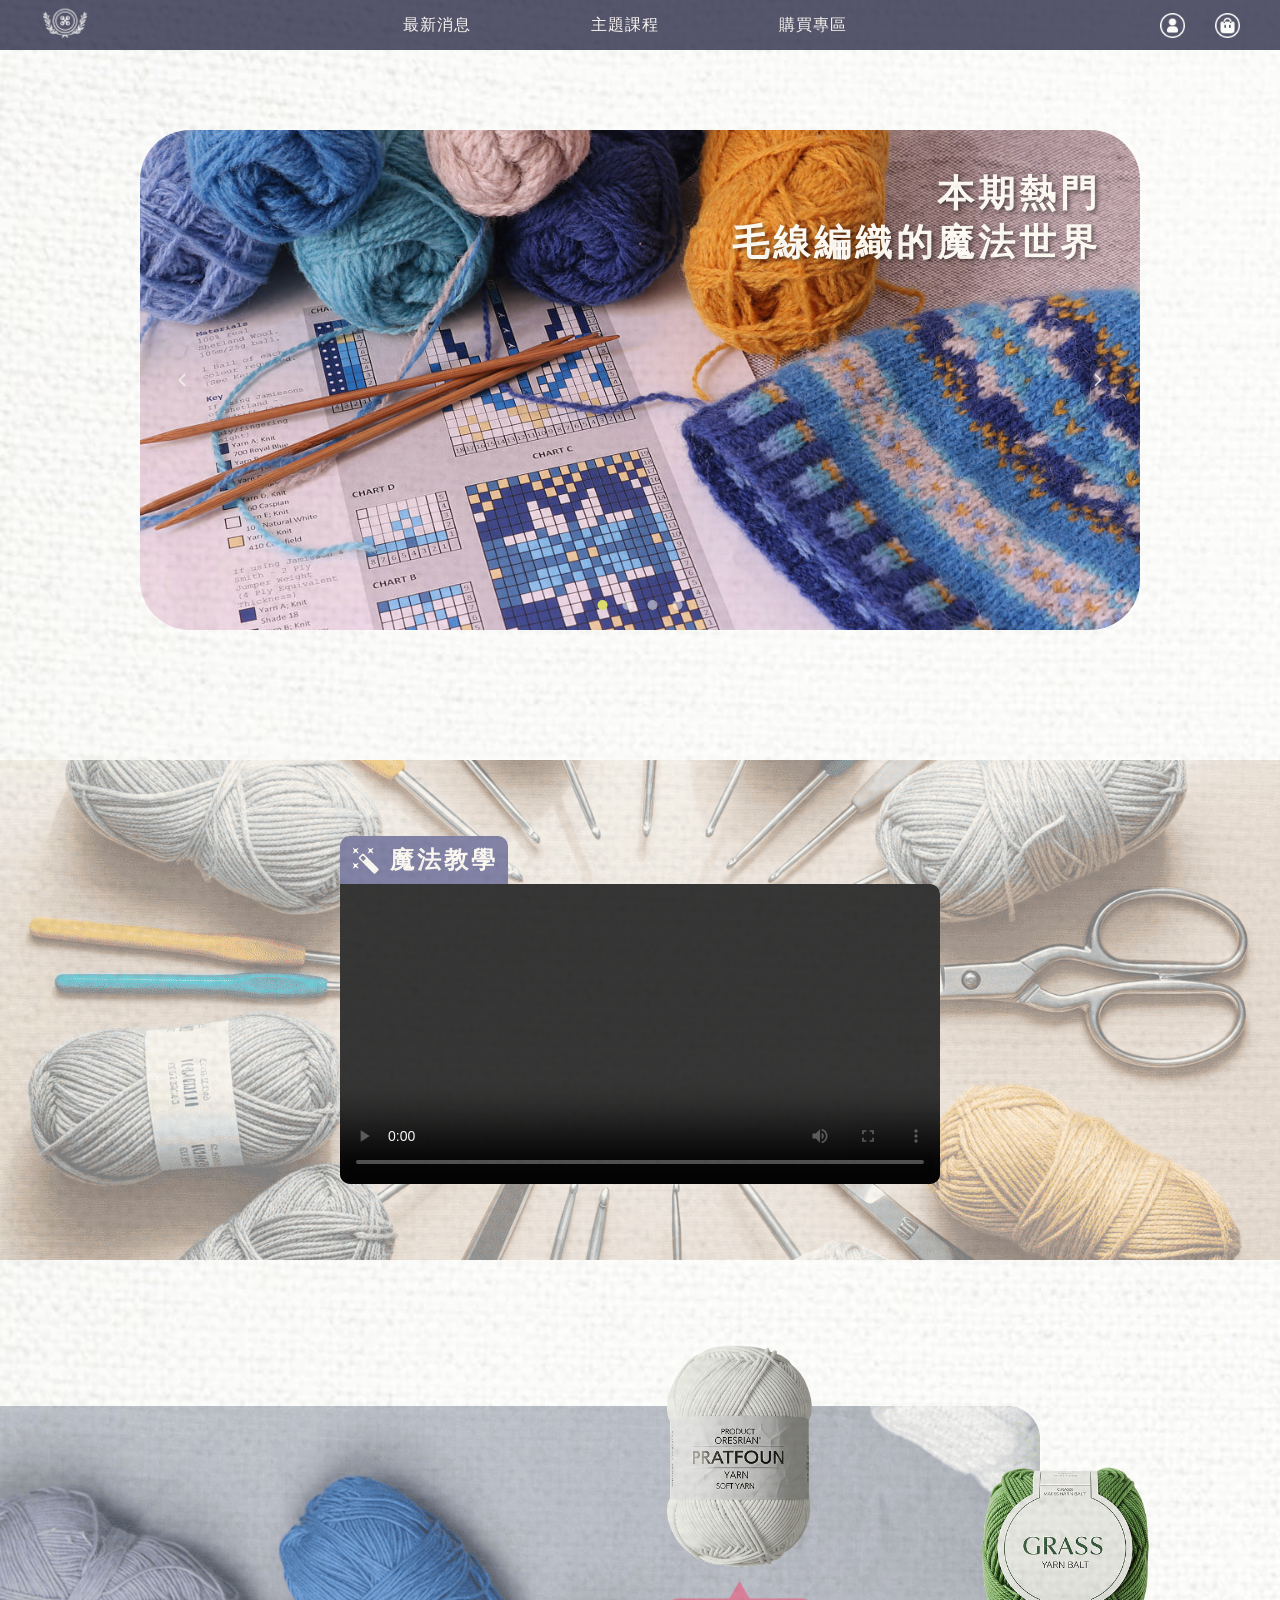
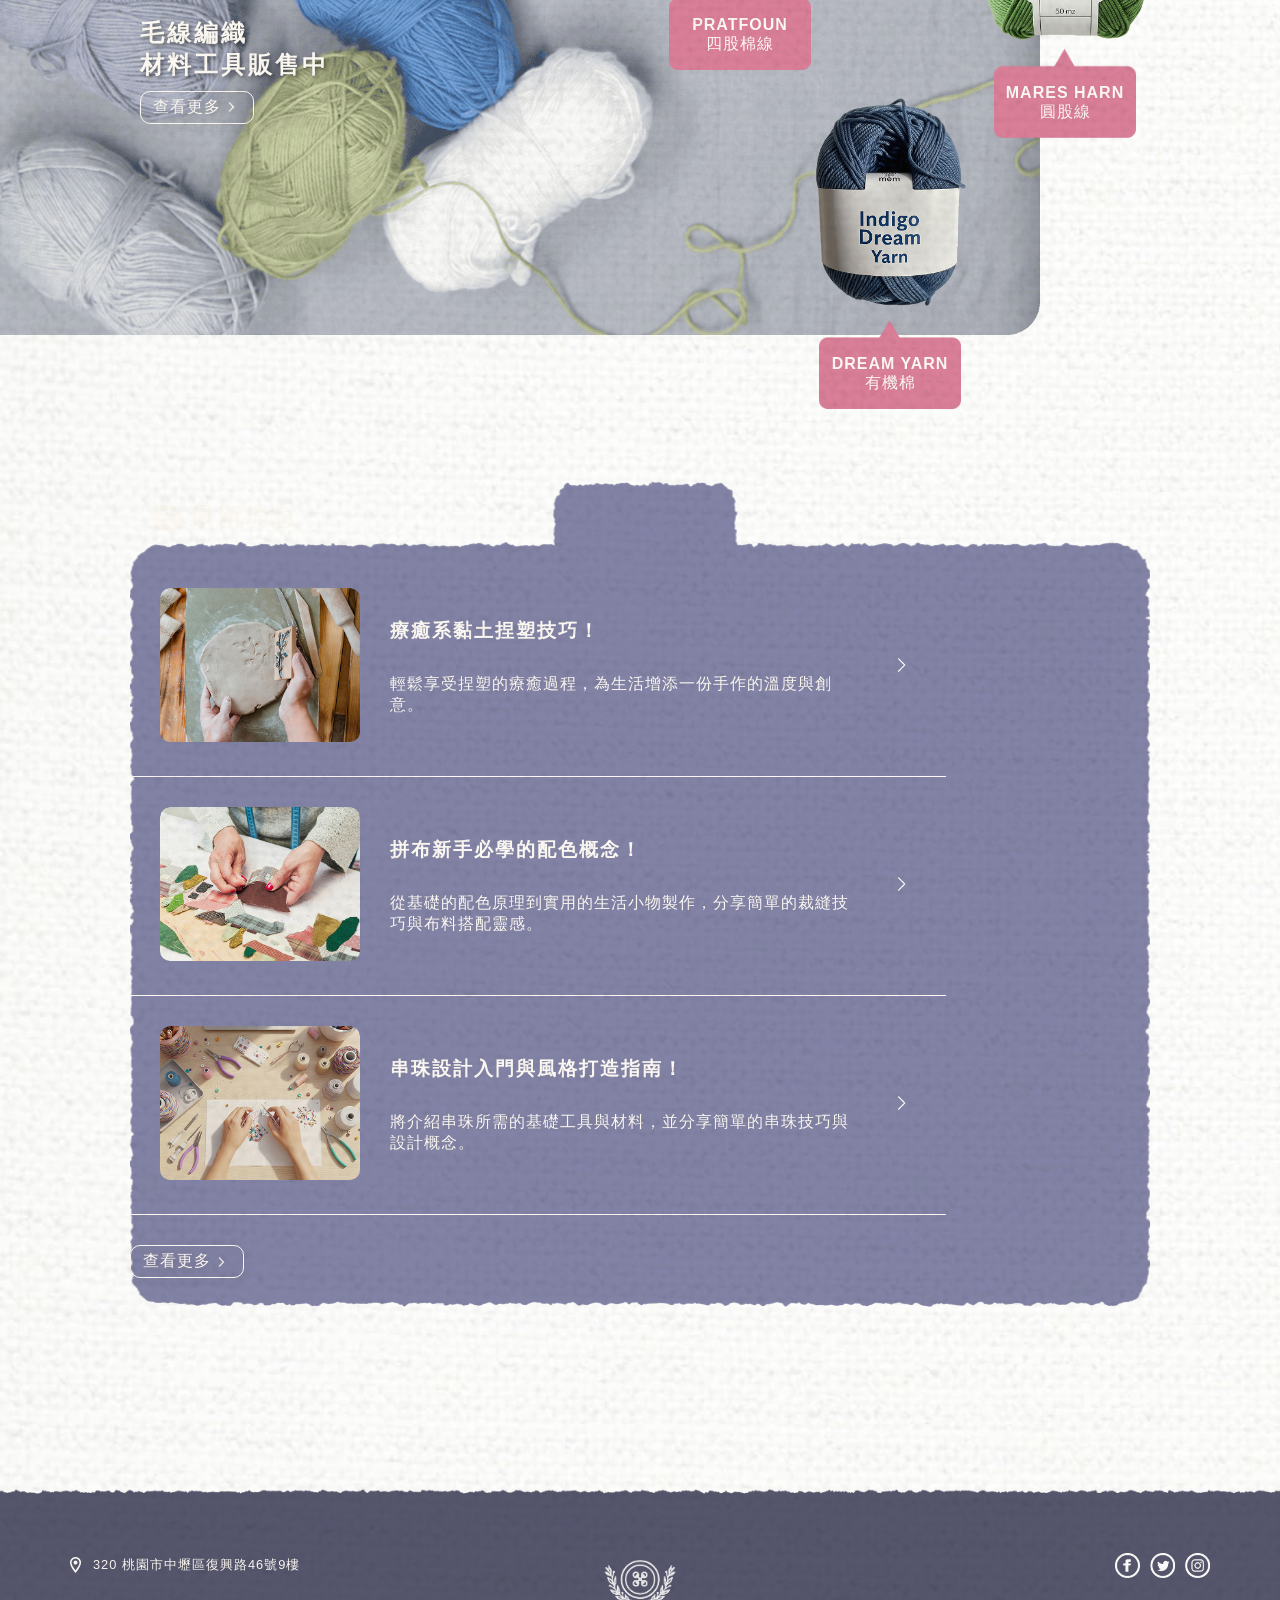
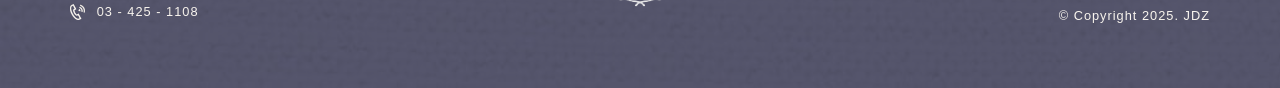
==== index.html @ 9d3982a7 "test1" ====
<!DOCTYPE html>
<html lang="en">
<head>
    <meta charset="UTF-8">
    <meta name="viewport" content="width=device-width, initial-scale=1.0">
    <title>簡單做</title>
    <link rel="shortcut icon" href="favicon.ico" type="image/x-icon">
    <link rel="stylesheet" href="./new.css">
</head>

<body>
    <!-- header -->
    <nav class="navbar">
        <div class="nav-container">
            <a href="./index.html">
                <div class="logo">
                    <img src="./picture/logo.png" alt="">
                </div>
            </a>
            
            <ul class="nav-menu" id="navMenu">
                <li><a href="#" class="nav-link">最新消息</a></li>
                <li><a href="#" class="nav-link">主題課程</a></li>
                <li><a href="#" class="nav-link">購買專區</a></li>
            </ul>
            
            <div class="user-section">
                <a href="">
                    <div class="user-icon">
                        <img src="./icon/user.png" alt="">
                    </div>
                </a>
                <a href="">
                    <div class="user-icon">
                        <img src="./icon/shopping_bag01.png" alt="">
                    </div>
                </a>
            </div>
            
            <div class="hamburger" id="hamburger">
                <span></span>
                <span></span>
                <span></span>
            </div>
        </div>
    </nav>

    <!-- ------回頁頂按鈕------ -->
    <button class="backtotop" id="backToTop">
        <img src="./picture/back_to_top.png" alt="back to top">
    </button>

    <!-- slide -->
    <div class="slide-container">
        <div class="slider">
            <div class="slide-content">
                <h2>本期熱門<br>毛線編織的魔法世界</h2>
                <p>走進毛線編織的魔法世界，新手也能輕鬆上手 !</p>
            </div>
            <div class="slide-active">
                <div class="slide"><img src="./picture/slide01.jpg" alt=""></div>
                <div class="slide"><img src="./picture/slide02.jpg" alt=""></div>
                <div class="slide"><img src="./picture/slide03.jpg" alt=""></div>
                <div class="slide"><img src="./picture/slide04.jpg" alt=""></div>
            </div>
            <!-- 導航箭頭 -->
            <div class="slide-btn">
                <button class="nav-arrow prev" onclick="changeSlide(-1)">
                    <img src="./icon/slide_prev.png" alt="">
                </button>
                <button class="nav-arrow next" onclick="changeSlide(1)">
                    <img src="./icon/slide_next.png" alt="">
                </button>
            </div>

            <!-- 導航點 -->
            <div class="dots-container">
                <span class="dot active" onclick="currentSlide(1)"></span>
                <span class="dot" onclick="currentSlide(2)"></span>
                <span class="dot" onclick="currentSlide(3)"></span>
                <span class="dot" onclick="currentSlide(4)"></span>
            </div>
        </div>
    </div>

    <!-- area1-video -->
        <div class="area1">
            <div class="index-video">
                <div class="titletag1">
                    <img class="title-icon" src="./icon/magic.png" alt="">
                    <h3>魔法教學</h3>
                </div>
                <video controls src="./video/knitting.mp4"></video>
            </div>
        </div>

    <!-- area2 -->
    <div class="area2">
        <div class="area2-container">
            <h3>毛線編織<br>材料工具販售中</h3>
            <a href="">
                <button class="more-btn">
                    <p>查看更多</p>
                    <img class="btn-icon1" src="./icon/arrow_bold.png" alt="">
                </button>
            </a>
            <div class="yarn-group">
                <div class="yarn1">
                        <img class="yarn1p" src="./picture/index_yarn01.png" alt="">
                        <div class="yarntag">
                            <div class="tag-bg"></div>
                            <p>PRATFOUN<br>四股棉線</p>
                        </div>
                    </div>
                    <div class="yarn2">
                        <img class="yarn2p" src="./picture/index_yarn02.png" alt="">
                        <div class="yarntag">
                            <div class="tag-bg"></div>
                            <p>MARES HARN<br>圓股線</p>
                        </div>
                    </div>
                    <div class="yarn3">
                        <img class="yarn3p" src="./picture/index_yarn03.png" alt="">
                        <div class="yarntag">
                            <div class="tag-bg"></div>
                            <p>DREAM YARN<br>有機棉</p>
                        </div>
                    </div>
            </div>
        </div>
    </div>

    <!-- area3 -->
    <div class="area3" id="area3">
        <div class="news-list">
            <div class="titletag1">
                    <img class="title-icon" src="./icon/news.png" alt="">
                    <h3>最新消息</h3>
            </div>
            <div class="news-item">
                <div class="img-wrapper">
                    <img src="./picture/index_news01.jpg" alt="">
                </div>
                <div class="news-text">
                    <h3>療癒系黏土捏塑技巧！</h3>
                    <p>輕鬆享受捏塑的療癒過程，為生活增添一份手作的溫度與創意。</p>
                </div>
                <div class="arrow-button">
                    <img src="./icon/arrow.png" alt="">
                </div>
            </div>
            <div class="news-item">
                <div class="img-wrapper">
                    <img src="./picture/index_news02.jpg" alt="">
                </div>
                <div class="news-text">
                    <h3>拼布新手必學的配色概念！</h3>
                    <p>從基礎的配色原理到實用的生活小物製作，分享簡單的裁縫技巧與布料搭配靈感。</p>
                </div>
                <div class="arrow-button">
                    <img src="./icon/arrow.png" alt="">
                </div>
            </div>
            <div class="news-item">
                <div class="img-wrapper">
                    <img src="./picture/index_news03.jpg" alt="">
                </div>
                <div class="news-text">
                    <h3>串珠設計入門與風格打造指南！</h3>
                    <p>將介紹串珠所需的基礎工具與材料，並分享簡單的串珠技巧與設計概念。</p>
                </div>
                <div class="arrow-button">
                    <img src="./icon/arrow.png" alt="">
                </div>
            </div>
            <a href="">
                <button class="more-btn">
                    <p>查看更多</p>
                    <img class="btn-icon1" src="./icon/arrow_bold.png" alt="">
                </button>
            </a>
        </div>
    </div>

    <!-- footer -->
    <div class="footer-top">
        <footer id="page-footer">
            <div class="footer-container">
                <div class="footer-info">
                    <div class="footer-item">
                        <img src="./icon/location.png" alt="location">
                        <span>320 桃園市中壢區復興路46號9樓</span>
                    </div>
                    <div class="footer-item">
                        <img src="./icon/phone.png" alt="phone">
                        <span>03 - 425 - 1108</span>
                    </div>
                </div>
                
                <div class="footer-logo">
                    <a href="./index.html">
                    <img src="./picture/logo.png" alt="logo">
                    </a>
                </div>
                
                <div class="footer-social">
                    <div class="footer-icon-row">
                        <button class="footer-icons">
                            <a href="#"><img src="./icon/facebook.png" alt="facebook"></a>
                        </button>
                        <button class="footer-icons">
                            <a href="#"><img src="./icon/twitter.png" alt="twitter"></a>
                        </button>
                        <button class="footer-icons">
                            <a href="#"><img src="./icon/instagram.png" alt="instagram"></a>
                        </button>
                    </div>
                    <p>© Copyright 2025. JDZ</p>
                </div>
            </div>
    </footer>
</div>


    <script>
        // 漢堡開關
        const hamburger = document.getElementById('hamburger');
        const navMenu = document.getElementById('navMenu');

        hamburger.addEventListener('click', function() {
            hamburger.classList.toggle('active');
            navMenu.classList.toggle('active');
        });

        // 點分頁關閉
        const navLinks = document.querySelectorAll('.nav-link');
        navLinks.forEach(link => {
            link.addEventListener('click', () => {
                hamburger.classList.remove('active');
                navMenu.classList.remove('active');
            });
        });

        // 點區域關閉
        document.addEventListener('click', function(event) {
            const isClickInsideNav = navMenu.contains(event.target) || hamburger.contains(event.target);
            
            if (!isClickInsideNav && navMenu.classList.contains('active')) {
                hamburger.classList.remove('active');
                navMenu.classList.remove('active');
            }
        });

        // 視窗改變
        window.addEventListener('resize', function() {
            if (window.innerWidth > 768) {
                hamburger.classList.remove('active');
                navMenu.classList.remove('active');
            }
        });

        //backtotop
        const backtotop = document.getElementById("backToTop");
        window.onscroll = function () {
            if (document.body.scrollTop > 100 || document.documentElement.scrollTop > 100) {
            backtotop.style.display = "block";
            } else {
            backtotop.style.display = "none";
            }
        };
        backtotop.onclick = function () {
            window.scrollTo({ top: 0, behavior: 'smooth' });
        };

        //slide
        let currentSlideIndex = 0;
        const slides = document.querySelectorAll('.slide');
        const dots = document.querySelectorAll('.dot');
        const totalSlides = slides.length;
        let autoSlideInterval;
        const slideInterval = 3000; // 5秒切換一次

        // 顯示指定的幻燈片
        function showSlide(index) {
            // 移除所有active類
            slides.forEach(slide => slide.classList.remove('active'));
            dots.forEach(dot => dot.classList.remove('active'));

            // 添加active類到當前幻燈片
            slides[index].classList.add('active');
            dots[index].classList.add('active');
        }

        // 下一張幻燈片
        function nextSlide() {
            currentSlideIndex = (currentSlideIndex + 1) % totalSlides;
            showSlide(currentSlideIndex);
        }

        // 上一張幻燈片
        function prevSlide() {
            currentSlideIndex = (currentSlideIndex - 1 + totalSlides) % totalSlides;
            showSlide(currentSlideIndex);
        }

        // 切換幻燈片（通過箭頭）
        function changeSlide(direction) {
            clearInterval(autoSlideInterval);
            
            if (direction === 1) {
                nextSlide();
            } else {
                prevSlide();
            }
            
            // 重新開始自動播放
            startAutoSlide();
        }

        // 跳轉到指定幻燈片（通過點擊點）
        function currentSlide(index) {
            clearInterval(autoSlideInterval);
            
            currentSlideIndex = index - 1;
            showSlide(currentSlideIndex);
            
            // 重新開始自動播放
            startAutoSlide();
        }

        // 開始自動播放
        function startAutoSlide() {
            autoSlideInterval = setInterval(nextSlide, slideInterval);
        }

        // 停止自動播放
        function stopAutoSlide() {
            clearInterval(autoSlideInterval);
        }

        // 初始化
        document.addEventListener('DOMContentLoaded', function() {
            startAutoSlide();
            
            // 當滑鼠懸停時暫停自動播放
            const sliderContainer = document.querySelector('.slider-container');
            sliderContainer.addEventListener('mouseenter', stopAutoSlide);
            sliderContainer.addEventListener('mouseleave', startAutoSlide);
        });

        // 鍵盤控制
        document.addEventListener('keydown', function(e) {
            if (e.key === 'ArrowLeft') {
                changeSlide(-1);
            } else if (e.key === 'ArrowRight') {
                changeSlide(1);
            }
        });

        // 觸控支援（手機滑動）
        let startX = 0;
        let endX = 0;

        document.querySelector('.slider').addEventListener('touchstart', e => {
            startX = e.changedTouches[0].screenX;
        });

        document.querySelector('.slider').addEventListener('touchend', e => {
            endX = e.changedTouches[0].screenX;
            const threshold = 50; // 最小滑動距離

            if (startX - endX > threshold) {
                changeSlide(1); // 向左滑動，下一張
            } else if (endX - startX > threshold) {
                changeSlide(-1); // 向右滑動，上一張
            }
        });

        // yarntag:hover
        const tags = document.querySelectorAll('.yarntag');

        tags.forEach(tag => {
            // 進
            tag.addEventListener('mouseenter', () => {
            const parent = tag.parentElement; // yarn1 / yarn2 / yarn3
            const img = parent.querySelector('img')
            img.style.transition = 'transform 0.3s ease';
            img.style.transform = 'translateY(-20px)';
            });

            // 出
            tag.addEventListener('mouseleave', () => {
            const parent = tag.parentElement;
            const img = parent.querySelector('img');
            img.style.transform = 'translateY(0)';
            });
        });

    </script>
</body>
</html>
---- new.css ----
* {
            margin: 0;
            padding: 0;
            box-sizing: border-box;
        }

        body {
            font-family: "Noto Sans TC", sans-serif;
            background-color: #FFFBF7;
            background-image: url('./picture/texture_cloth.jpg');
            background-repeat: repeat;
            background-size: cover; 
            mix-blend-mode: multiply;
            opacity: 99%;
        }


/* ------ header ------ */
        .navbar {
            background-image: url(./picture/header.png);
            background-size: 100vw 60px;
            background-repeat: no-repeat;
            object-fit: cover;
            padding: 0 30px;
            position: relative;
        }

        .nav-container {
            max-width: 1200px;
            margin: 0 auto;
            display: flex;
            justify-content: space-between;
            align-items: center;
            /* height: 60px; */
        }

        .logo img{
            display: flex;
            align-items: center;
            width: 50px;
            opacity: 90%;
            filter: brightness(0) invert(1);
            transition: filter 0.3s ease;
        }

        .logo img:hover{
            filter: brightness(0) saturate(100%) invert(91%) sepia(42%) saturate(528%) hue-rotate(1deg) brightness(96%) contrast(90%);
        }

        .nav-menu {
            display: flex;
            list-style: none;
            align-items: center;
            gap: 90px;
        }

        .nav-link {
            color: #FFFBF7;
            text-decoration: none;
            font-size: 16px;
            letter-spacing:  1px;
            font-weight: 500;
            padding: 10px 15px;
            transition: all 0.3s ease;
            position: relative;
        }

        .nav-link::after {
            content: '';
            position: absolute;
            bottom: 6px;
            left: 50%;
            width: 0;
            height: 1.5px;
            background: #E0E26D;
            transition: all 0.3s ease;
            transform: translateX(-50%);
        }

        .nav-link:hover::after {
            width: 70%;
        }

        .user-section {
            display: flex;
            align-items: center;
            gap: 30px;
        }

        .user-icon img{
            width: 25px;
            height: 25px;
            display: flex;
            align-items: center;
            justify-content: center;
            cursor: pointer;
            transition: all 0.3s ease;
            filter: brightness(0) invert(1);
            transition: filter 0.3s ease;
        }

        .user-icon img:hover{
            filter: brightness(0) saturate(100%) invert(91%) sepia(42%) saturate(528%) hue-rotate(1deg) brightness(96%) contrast(90%);
        }


/* ------ hamburger ------ */
        .hamburger {
            display: none;
            flex-direction: column;
            cursor: pointer;
            padding: 5px;
            filter: brightness(0) invert(1);
            transition: filter 0.3s ease;
        }

        .hamburger span {
            width: 25px;
            height: 3px;
            background: #FFFBF7;
            margin: 3px 0;
            transition: all 0.3s ease;
            border-radius: 2px;
        }

        .hamburger:hover{
            filter: brightness(0) saturate(100%) invert(91%) sepia(42%) saturate(528%) hue-rotate(1deg) brightness(96%) contrast(90%);
        }


/* ------ hambueger active ------ */
        .hamburger.active span:nth-child(1) {
            transform: rotate(45deg) translate(6px, 6px);
        }

        .hamburger.active span:nth-child(2) {
            opacity: 0;
        }

        .hamburger.active span:nth-child(3) {
            transform: rotate(-45deg) translate(6px, -6px);
        }


/* ------ backtotop ------ */
        .backtotop{
            position: fixed;
            right: 50px;
            bottom: 50px;
            background: #FFFBF7;
            width: 45px;
            height: 45px;
            border: none;
            border-radius: 50%;
            cursor: pointer;
            transition: opacity 0.3s ease;
            z-index: 10;
            filter: drop-shadow(1px 1px 4px rgba(0, 0, 0, 0.2))
        }

        .backtotop img{
            width: 100%;
            height: 100%;
        }

        .backtotop:hover {
            background: #E0E26D;
            } 


/* ------ footer ------ */
        .footer-top{
            background-image: url(./picture/footer.png);
            background-size: 100vw 200px;
            background-repeat: no-repeat;
            object-fit: cover;
            /* padding: 0 30px; */
            /* position: relative; */
        }

        #page-footer {
            width: 100%;
        }

        .footer-container {
            max-width: 1200px;
            height: 200px;
            margin-top: 180px;
            margin-inline: auto;
            display: flex;
            justify-content: space-between;
            align-items: center;
            padding: 0 30px;
        }

        .footer-info {
            display: flex;
            flex-direction: column;
            gap: 30px;
            flex: 1;
        }

        .footer-item {
            display: flex;
            align-items: center;
            gap: 12px;
        }

        .footer-item img {
            width: auto;
            height: 16px;
        }

        .footer-item span {
            color: #FFFBF7;
            font-size: 0.8rem;
            letter-spacing: 1px;
            align-items: flex-start;
        }

        .footer-logo {
            flex: 1;
            display: flex;
            justify-content: center;
            align-items: center;
        }

        .footer-logo img {
            width: 80px;
            opacity: 90%;
            filter: brightness(0) invert(1);
            transition: filter 0.3s ease;
        }

        .footer-logo img:hover{
            filter: brightness(0) saturate(100%) invert(91%) sepia(42%) saturate(528%) hue-rotate(1deg) brightness(96%) contrast(90%);
        }

        .footer-social {
            flex: 1;
            display: flex;
            flex-direction: column;
            align-items: flex-end;
            gap: 30px;
        }

        .footer-icon-row {
            display: flex;
            gap: 10px;
        }

        .footer-icons {
            background: none;
            border: none;
            display: flex;
            align-items: center;
            justify-content: center;
            cursor: pointer;
        }

        .footer-icons:hover img{
            filter: brightness(0) saturate(100%) invert(91%) sepia(42%) saturate(528%) hue-rotate(1deg) brightness(96%) contrast(90%);
        }

        .footer-icons a {
            display: flex;
            align-items: center;
            justify-content: center;
            width: 100%;
            height: 100%;
        }

        .footer-icons img {
            width: 25px;
            height: 25px;
            filter: brightness(0) invert(1);
            transition: filter 0.3s ease;
        }

        .footer-social p {
            color: #FFFBF7;
            font-size: 0.8rem;
            letter-spacing: 1px;
            margin: 0;
        }


/* ------ index slide ------ */
        .slide-container {
            position: relative;
            max-width: 1000px;
            margin: 80px auto;
            overflow: hidden;
        }

        .slider {
            position: relative;
            width: 100%;
            height: 500px;
            overflow: hidden;
            border-radius: 50px;
        }

        .slide img{
            aspect-ratio: 3/2;
            width: 100%;
            height: auto;
        }

        .slide:first-child{
            opacity: 1;
        }

        .slide.active {
            opacity: 1;
        }

        .slide{
            position: absolute;
            top: 0;
            left: 0;
            width: 100%;
            height: 100%;
            opacity: 0;
            transition: opacity 1s ease-in-out;
            display: flex;
            align-items: center;
            justify-content: center;
        }

        .slide-content {
            position: absolute;
            max-width: 100%;
            padding: 40px;
            color: #FFFBF7;
            transition: none;
            z-index: 9;
        }

        .slide-content h2 {
            position: absolute;
            right: -30vw;
            font-size: 2.3em;
            letter-spacing: 4px;
            text-align: right;
            margin-bottom: 20px;
            text-shadow: 2px 2px 4px rgba(0, 0, 0, 0.5);
            font-weight: bold;
        }

        .slide-content p {
            position: relative;
            top: 60vh;
            left: 0.5vw;
            font-size: 1.2em;
            letter-spacing: 3px;
            line-height: 1.6;
            text-shadow: 2px 2px 4px rgba(0, 0, 0, 0.5);
            background-color: #DC7E9A;
            padding: 5px 20px;
        }

        /* ------ dot ------ */
        .dots-container {
            position: absolute;
            bottom: 20px;
            left: 50%;
            transform: translateX(-50%);
            display: flex;
            gap: 15px;
        }

        .dot {
            width: 10px;
            height: 10px;
            border-radius: 50%;
            background: #FFFBF7;
            opacity: 50%;
            cursor: pointer;
            transition: all 0.3s ease;
        }

        .dot.active {
            background: #E0E26D;
            opacity: 100%;
        }

        .dot:hover {
            background: #FFFBF7;
            opacity: 80%;
        }

        /* ------ arrow ------ */
        .nav-arrow {
            position: absolute;
            top: 50%;
            transform: translateY(-50%);
            width: 45px;
            height: 45px;
            background: transparent;
            border: none;
            border-radius: 50%;
            color: #FFFBF7;
            font-size: 20px;
            cursor: pointer;
            transition: all 0.3s ease;
            display: flex;
            align-items: center;
            justify-content: center;
        }

        .nav-arrow img{
            width: 25px;
        }

        .nav-arrow:hover {
            background: #E0E26D;
            transform: translateY(-50%);
        }

        .prev {
            left: 20px;
        }

        .next {
            right: 20px;
        }


/* ------ area1 ------ */
        .area1{
            display: flex;
            justify-content: center;
            align-items: center;
            height: 500px;
            margin-top: 130px;
            background-image: url(./picture/index_background01.png);
            background-repeat: no-repeat;
            background-size: cover; 
            background-position: center center;
            /* overflow: hidden; */
        }

        .index-video{
            /* background-color: rgba(0, 255, 0, 0.1); */
            display: flex;
            flex-direction: column;
            align-items: flex-start;
            width: fit-content;
            position: relative;
            margin: 0 auto;
            gap: 0;
        }

        .titletag1{
            display: inline-flex;
            align-items: center;
            gap: 10px;
            background-color: #8283A7;
            border-radius: 10px 10px 0 0;
            padding: 8px 10px;
        }

        .title-icon{
            width: 30px;
            height: auto;
        }

        .titletag1 h3{
            color: #FFFBF7;
            font-size: 1.5rem;
            letter-spacing: 3px;
        }

        .area1 video{
            display: block;
            width: 60vw;
            max-width: 600px;
            height: auto;
            border-radius: 0 10px 10px 10px;
        }


/* ------ area2 ------ */
        .area2{
            display: flex;
            justify-content: center;
            align-items: center;
            height: 800px;
            margin-top: 10px;
            background-image: url(./picture/index_background02.png);
            background-repeat: no-repeat;
            background-size: contain; 
            background-position: center center;
            /* overflow: hidden; */
        }

        .area2-container{
            position: relative;
            width: 100%;
            max-width: 1000px;
            margin: 0 auto;
        }

        .area2 h3{
            color: #FFFBF7;
            font-size: 1.5rem;
            letter-spacing: 3px;
            text-shadow: 2px 2px 4px rgba(0, 0, 0, 0.5);
        }

        .more-btn{
            display: inline-flex;
            align-items: center;
            padding: 5px 12px;
            margin-top: 10px;
            border-radius: 10px;
            background-color: transparent;
            border: 1.5px solid #FFFBF7;
            cursor: pointer;
            position: relative;
            filter: drop-shadow(2px 2px 4px rgba(0, 0, 0, 0.2));
            transition: background-color 0.3s ease;
        }

        .btn-icon1{
            width: 20px;
            height: auto;
            transition: filter 0.3s ease;
            transition: transform 0.3s ease;
        }

        .more-btn p{
            color: #FFFBF7;
            font-size: 1rem;
            letter-spacing: 1px;
            font-weight: 500;
        }

        .more-btn:hover{
            background-color: #E0E26D;
            border: 1.5px solid #E0E26D;
        }

        .more-btn:hover .btn-icon1{
            filter: brightness(0) saturate(100%) invert(33%) sepia(8%) saturate(1241%) hue-rotate(201deg) brightness(93%) contrast(87%);
            transform: translateX(5px);
        }

        .more-btn:hover p{
            color: #54546C;
        }

        .yarn-group {
            /* background-color: rgba(0, 255, 0, 0.1); */
            position:absolute;
            top: 50%;
            right: 0;
            transform: translateY(-50%);
            display: flex;
            flex-direction: column;
        }

        .yarn1, .yarn2, .yarn3 {
            display: flex;
            flex-direction: column;
            align-items: center;
            justify-content: center;
        }

        .yarn1{
            position: relative;
            right: 110%;
            transform: translateY(50%);
        }

        .yarn2{
            position: relative;
            right: -20%;
            transform: translateY(-30%);
        }

        .yarn3{
            position: relative;
            right: 50%;
            transform: translateY(-50%);
        }

        .yarntag{
            position: relative;
            width: 160px;
            height: auto;
            padding: 15px;
            cursor: pointer;
            z-index: 1;
        }

        .tag-bg{
            position: absolute;
            top: 0;
            left: 0;
            right: 0;
            bottom: 0;
            background-image: url(./picture/tag.png);
            background-repeat: no-repeat;
            background-size: contain;
            background-position: center center;
            transition: transform 0.3s ease;
            transition: filter 0.3s ease;
            z-index: -1;
        }

        .yarntag p{
            font-size: 1rem;
            font-weight: 550;
            letter-spacing: 1px;
            color: #FFFBF7;
            text-align: center;
            padding-top: 20px;
            transition: transform 0.3s ease;
            z-index: 1;
        }

        .yarntag:hover .tag-bg{
            filter: brightness(0) saturate(100%) invert(91%) sepia(42%) saturate(528%) hue-rotate(1deg) brightness(96%) contrast(90%);
        }

        .yarntag:hover p{
            color: #54546C;
        }

        .yarn1p, .yarn2p, .yarn3p{
            width: 250px;
            height: auto;
            transition: transform 0.3s ease;
        }


/* ------ area3 ------ */
        .area3{
            /* background-color: rgba(0, 255, 0, 0.1); */
            display: flex;
            flex-direction: column;
            justify-content: center;
            align-items: center;
            margin-top: 10px;
        }

        .news-list{
            /* background-color: rgba(0, 255, 0, 0.1); */
            background-image: url(./picture/index_background03.png);
            background-repeat: no-repeat;
            background-size: cover; 
            background-position: center;
            padding-top: 30px;
            position: relative;
            width: 100%;
            max-width: 1020px;
            overflow: visible;
            justify-items: center;
            align-items: center;
        }

        .news-item{
            gap: 30px;
            width: 80%;
            border-bottom: 1px solid #FFFBF7;
            padding-block: 30px;
            padding-inline: 30px;
            cursor: pointer;
            display: flex;
            flex-direction: row;
            align-items: center;
        }

        .news-item:hover img{
            transform: scale(1.1);
            filter: brightness(1.1);
        }

        .news-item:hover .news-text h3,
        .news-item:hover .news-text p{
            color: #E0E26D;
        }

        .news-item:hover .arrow-button img{
            filter: brightness(0) saturate(100%) invert(91%) sepia(42%) saturate(528%) hue-rotate(1deg) brightness(96%) contrast(90%);
            transform: translateX(10px);
        }

        .news-list .titletag1{
            background: none;
            padding-left: 25px;
            transform: translateY(-35%);
        }

        .news-list .title-icon{
            width: 25px;
        }

        .img-wrapper {
            width: 200px;
            height: auto;
            border-radius: 10px;
            overflow: hidden; /* 關鍵：裁切內部放大內容 */
            flex-shrink: 0;   /* 防止圖片在 flex 中被壓縮 */
        }

        .news-item img{
            width: 200px;
            height: auto;
            object-fit: cover;
            border-radius: 10px;
            transition: transform 0.3s ease, filter 0.3s ease;
        }

        .news-text h3{
            margin: 0;
            font-size: 1.2rem;
            font-weight: bold;
            letter-spacing: 2px;
            color: #FFFBF7;
            transition: transform 0.3s ease;
        }

        .news-text p{
            padding-top: 30px;
            font-size: 1rem;
            letter-spacing: 1px;
            color: #FFFBF7;
            transition: transform 0.3s ease;
        }

        .arrow-button img{
            width: 30px;
            filter: brightness(0) invert(1);
            transition: filter 0.3s ease;
            transition: transform 0.3s ease;
        }

        .news-list .more-btn{
            margin-block: 30px;
        }






/* ------ responsive ------ */
        /* 手機 */
        @media screen and (max-width: 480px){
            /* Header 調整 */
    .navbar {
        background-size: 100vw 50px; /* 降低header高度 */
        padding: 0 15px; /* 減少左右padding */
    }

    .nav-container {
        height: 50px; /* 固定較小的高度 */
        padding: 0 5px;
    }

    /* Logo 調整 */
    .logo img {
        width: 35px; /* 縮小logo */
    }

    /* 漢堡選單顯示 */
    .hamburger {
        display: flex;
        z-index: 12;
    }

    .hamburger span {
        width: 20px; /* 縮小漢堡線條 */
        height: 2px;
        margin: 2px 0;
    }

    /* 隱藏桌面版導航選單 */
    .nav-menu {
        position: fixed;
        top: 50px; /* 配合較小的header高度 */
        right: -100%;
        width: 100%;
        height: calc(100vh - 50px);
        background: rgba(84, 84, 108, 0.95); /* 加入透明度 */
        backdrop-filter: blur(10px); /* 背景模糊效果 */
        flex-direction: column;
        justify-content: flex-start;
        align-items: center;
        padding-top: 60px;
        transition: right 0.3s ease;
        gap: 20px; /* 縮小間距 */
        z-index: 11;
        overflow-y: auto; /* 防止內容溢出 */
    }

    .nav-menu.active {
        right: 0;
    }

    /* 導航連結調整 */
    .nav-link {
        font-size: 16px;
        padding: 12px 25px;
        width: 70%;
        text-align: center;
        margin: 8px 0;
        border-radius: 8px;
        background: rgba(255, 251, 247, 0.1);
        border: 1px solid rgba(255, 251, 247, 0.2);
    }

    .nav-link:hover {
        background: rgba(224, 226, 109, 0.2);
        transform: none;
    }

    .nav-link::after {
        display: none; /* 移除底線效果 */
    }

    /* 用戶區域調整 */
    .user-section {
        position: fixed;
        top: 200px; /* 調整位置 */
        left: 50%;
        transform: translateX(-50%);
        opacity: 0;
        transition: all 0.3s ease;
        z-index: 12;
        gap: 20px;
    }

    .nav-menu.active ~ .user-section {
        opacity: 1;
    }

    .user-icon img {
        width: 22px;
        height: 22px;
    }

    /* 回到頂部按鈕調整 */
    .backtotop {
        right: 15px;
        bottom: 15px;
        width: 40px;
        height: 40px;
    }

    /* Footer 調整 */
    .footer-top {
        background-size: 100vw 150px; /* 縮小footer背景 */
    }

    .footer-container {
        height: 150px;
        margin-top: 100px;
        flex-direction: column;
        gap: 15px;
        text-align: center;
        padding: 0 15px;
    }

    .footer-info, 
    .footer-social {
        flex: none;
        align-items: center;
    }

    .footer-info {
        gap: 15px;
    }

    .footer-item {
        justify-content: center;
        gap: 8px;
    }

    .footer-item img {
        height: 14px;
    }

    .footer-item span {
        font-size: 0.7rem;
    }

    .footer-logo img {
        width: 60px;
    }

    .footer-social {
        gap: 15px;
    }

    .footer-social p {
        font-size: 0.7rem;
    }

    .footer-icons img {
        width: 20px;
        height: 20px;
    }

    /* 幻燈片調整 */
    .slide-container {
        margin: 60px auto 40px;
        max-width: 95%;
    }

    .slider {
        height: 250px;
        border-radius: 25px;
    }

    .slide-content h2 {
        right: -8vw;
        font-size: 1rem;
        letter-spacing: 1px;
        line-height: 1.3;
    }

    .slide-content p {
        top: 28vh;
        left: 2vw;
        padding: 3px 10px;
        font-size: 0.7rem;
        letter-spacing: 0.5px;
    }

    .nav-arrow {
        width: 35px;
        height: 35px;
        font-size: 16px;
    }

    .nav-arrow img {
        width: 18px;
    }

    .prev {
        left: 10px;
    }

    .next {
        right: 10px;
    }

    .dots-container {
        bottom: 10px;
        gap: 8px;
    }

    .dot {
        width: 6px;
        height: 6px;
    }

    /* Area1 視頻區域調整 */
    .area1 {
        height: 250px;
        margin-top: 60px;
    }

    .titletag1 {
        padding: 6px 8px;
        border-radius: 8px 8px 0 0;
    }

    .title-icon {
        width: 20px;
    }

    .titletag1 h3 {
        font-size: 1rem;
        letter-spacing: 2px;
    }

    .area1 video {
        width: 90vw;
        max-width: 350px;
        border-radius: 0 8px 8px 8px;
    }

    /* Area2 毛線區域調整 */
    .area2 {
        height: auto;
        min-height: 500px;
        padding: 40px 20px;
    }

    .area2 h3 {
        font-size: 1.2rem;
        letter-spacing: 2px;
        text-align: center;
        margin-bottom: 20px;
    }

    .more-btn {
        margin: 20px auto;
        display: flex;
        justify-content: center;
    }

    .yarn-group {
        position: static;
        transform: none;
        flex-direction: column;
        align-items: center;
        gap: 30px;
        margin-top: 30px;
    }

    .yarn1, .yarn2, .yarn3 {
        position: static;
        transform: none;
        align-items: center;
    }

    .yarn1p, .yarn2p, .yarn3p {
        width: 180px;
    }

    .yarntag {
        width: 120px;
        padding: 10px;
    }

    .yarntag p {
        font-size: 0.8rem;
        padding-top: 15px;
    }

    /* Area3 新聞區域調整 */
    .news-list {
        padding: 20px 15px;
        background-size: contain;
    }

    .news-list .titletag1 {
        padding-left: 15px;
        margin-bottom: 20px;
    }

    .news-item {
        flex-direction: column;
        align-items: flex-start;
        gap: 15px;
        padding: 20px 15px;
        width: 95%;
    }

    .img-wrapper {
        width: 100%;
        max-width: 300px;
        align-self: center;
    }

    .news-item img {
        width: 100%;
    }

    .news-text h3 {
        font-size: 1rem;
        letter-spacing: 1px;
    }

    .news-text p {
        padding-top: 10px;
        font-size: 0.9rem;
        line-height: 1.5;
    }

    .arrow-button {
        align-self: flex-end;
    }

    .arrow-button img {
        width: 25px;
    }
        }

        @media screen and (max-width: 768px) and (min-width: 481px) {
            .hamburger {
                display: flex;
            }

            .nav-menu {
                position: fixed;
                top: 40px;
                right: -100%;
                width: 100%;
                height: calc(100vh - 40px);
                background: #54546C;
                opacity: 100%;
                flex-direction: column;
                justify-content: flex-start;
                align-items: center;
                padding-top: 100px;
                transition: right 0.3s ease;
                gap: 30px;
                z-index: 10;
            }

            .nav-menu.active {
                right: 0;
            }

            .nav-link {
                top: 50px;
                font-size: 18px;
                padding: 15px 30px;
                width: 80%;
                text-align: center;
                margin: 10px 0;
            }

            .nav-link:hover {
                transform: none;
            }

            .user-section {
                position: fixed;
                top: 120px;
                right: 42%;
                transform: translateX(100px);
                opacity: 0;
                transition: all 0.3s ease;
                z-index: 11;
            }

            .nav-menu.active ~ .user-section {
                transform: translateX(0);
                opacity: 1;
            }

            .backtotop{
                right: 20px;
            }

            .footer-container {
                flex-direction: column;
                gap: 20px;
                text-align: center;
            }
            
            .footer-info, .footer-social {
                align-items: center;
            }
            
            .footer-social {
                align-items: center;
            }
            
            .footer-item {
                justify-content: center;
            }

            .slider{
                height: 300px;
            }


            .slide-content h2 {
                position: absolute;
                right: -14vw;
                font-size: 1.2em;
                letter-spacing: 2px;
            }

            .slide-content p {
                position: relative;
                top: 33vh;
                left: -1vw;
                padding: 2px 15px;
                font-size: 0.8em;
                letter-spacing: 1px;
            }

            .dot{
                width: 5px;
                height: 5px;
            }

            .area1{
                height: 300px;
                margin-top: 80px;
            }

            .area1 video{
                width: 500px;
                height: auto;
                position: relative;
                left: 50%;
                transform: translate(-50%, 7%);
            }

            .yarn-group {
                position: static;
                transform: none;
                flex-direction: row;
                justify-content: center;
                align-items: flex-end;
                margin-top: 20px;
                gap: 16px;
                max-width: 500px;
                /* overflow-x: auto; */
                /* white-space: nowrap; */
            }

            .yarn-item img {
                width: 80px;
                height: auto;
            }

            .yarntag {
                margin-top: auto;
                font-size: 0.7rem;
            }
        }

        /* 平板 */
        @media screen and (max-width: 1024px) and (min-width: 769px) {
            .nav-container {
                padding: 0 15px;
            }

            .nav-menu {
                gap: 60px;
            }

            .nav-link {
                font-size: 15px;
                padding: 8px 12px;
            }

            .backtotop{
                right: 20px;
            }

            .slider{
                height: 400px;
            }

            .slide-content h2 {
                position: absolute;
                right: -30vw;
                font-size: 2em;
                letter-spacing: 3px;
            }

            .slide-content p {
                position: relative;
                top: 12vh;
                left: 1vw;
                padding: 2px 15px;
                font-size: 1.2em;
                letter-spacing: 2px;
            }

        }

        @media screen and (max-width: 1200px) and (min-width: 1025px){
        }

        @media screen and (max-width: 1440px) and (min-width: 1201px){
        }
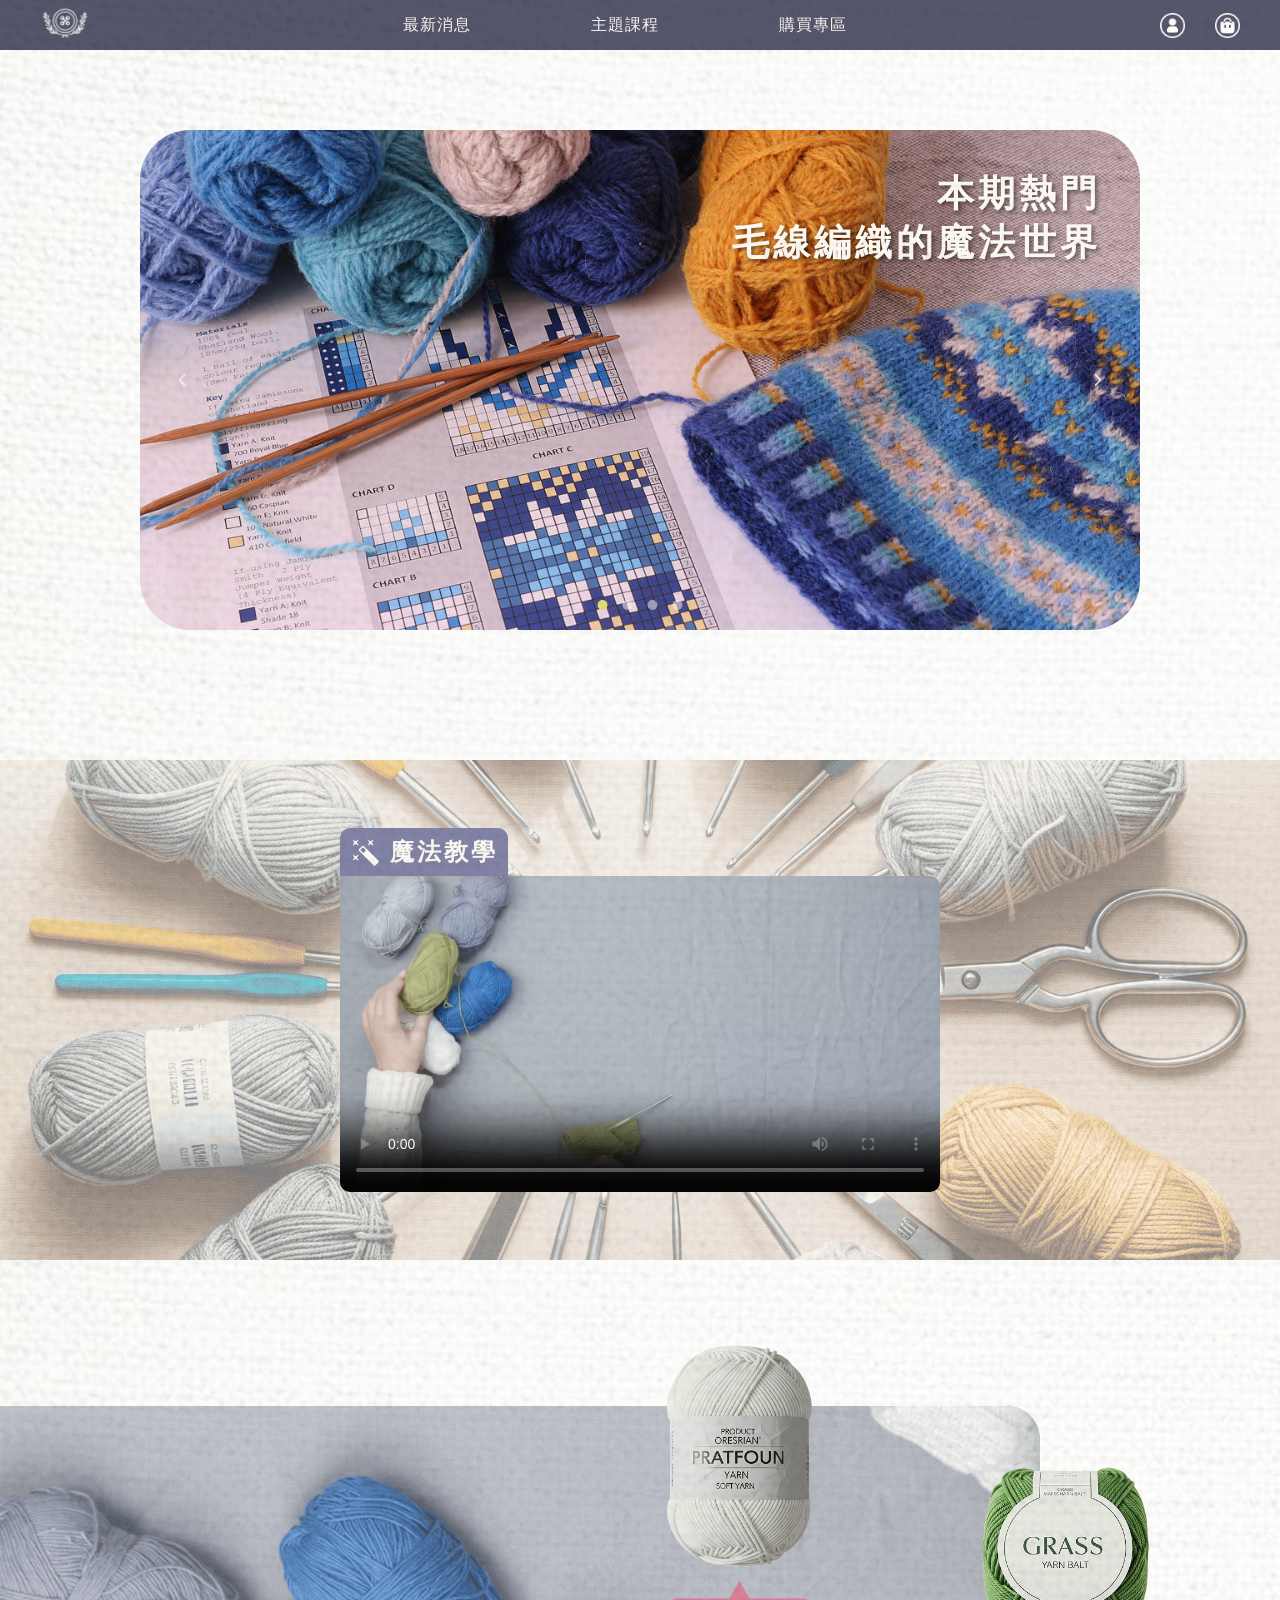
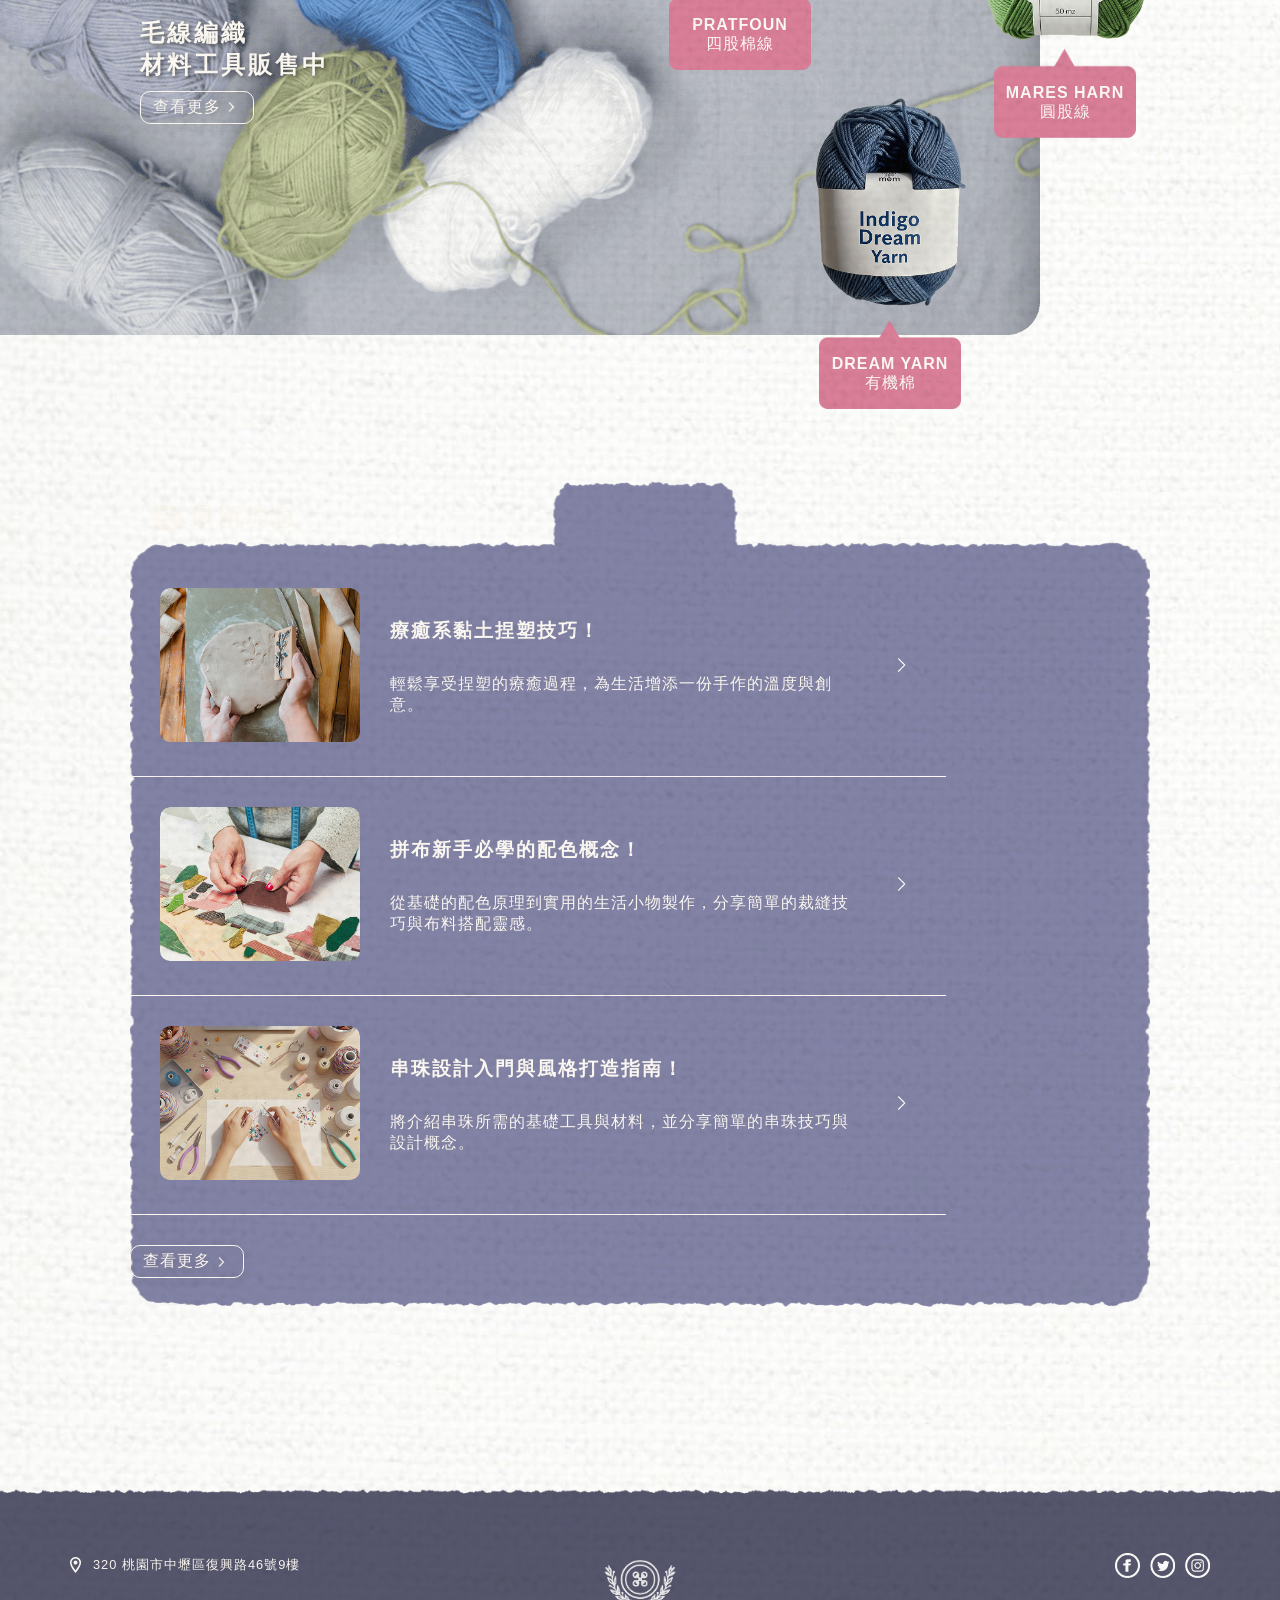
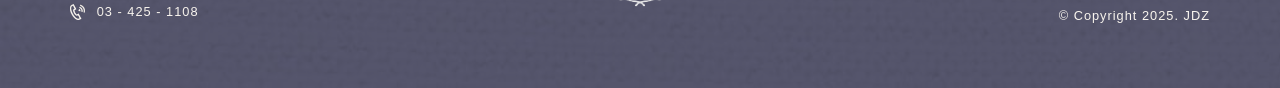
==== commit d0c98422: "video cover" ====
--- a/index.html
+++ b/index.html
@@ -90,7 +90,7 @@
                     <img class="title-icon" src="./icon/magic.png" alt="">
                     <h3>魔法教學</h3>
                 </div>
-                <video controls src="./video/knitting.mp4"></video>
+                <video controls src="./video/knitting.mp4" poster="./video/knitting_cover.jpg" playsinline webkit-playsinline></video>
             </div>
         </div>
 
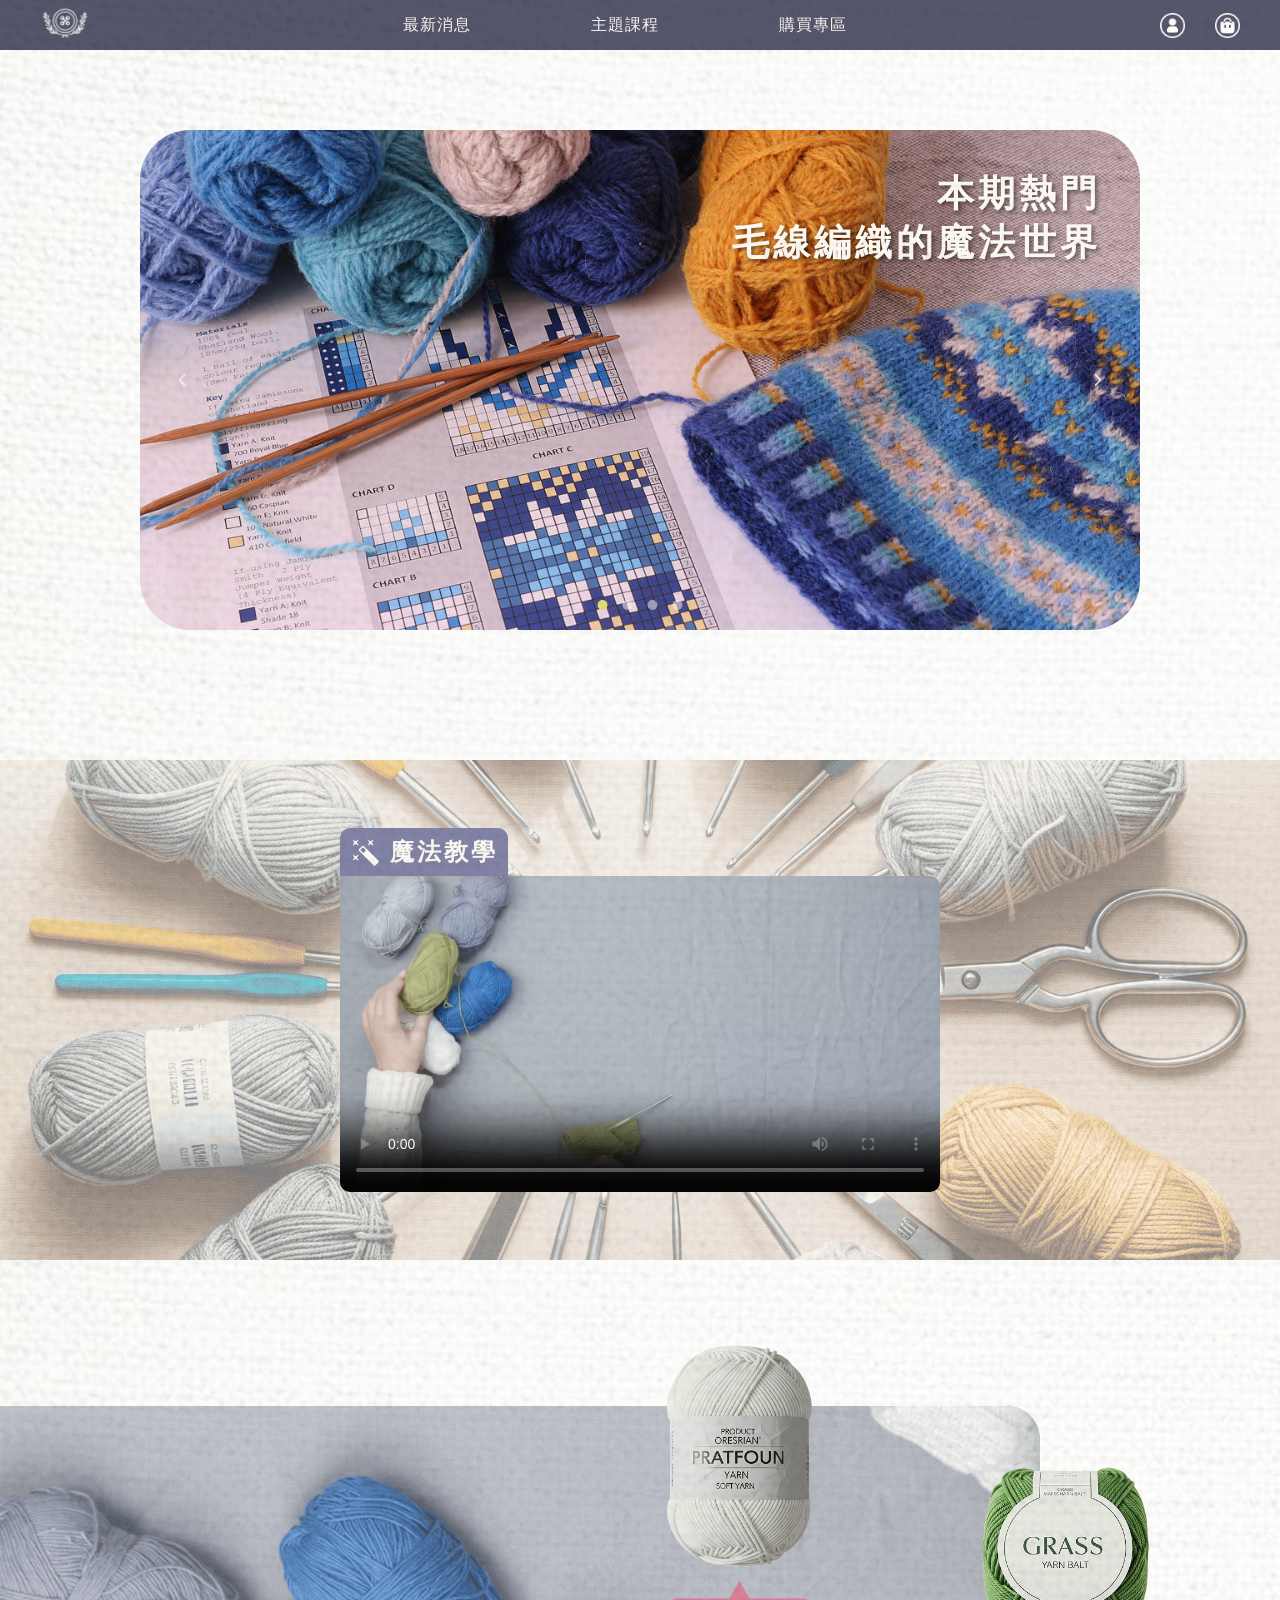
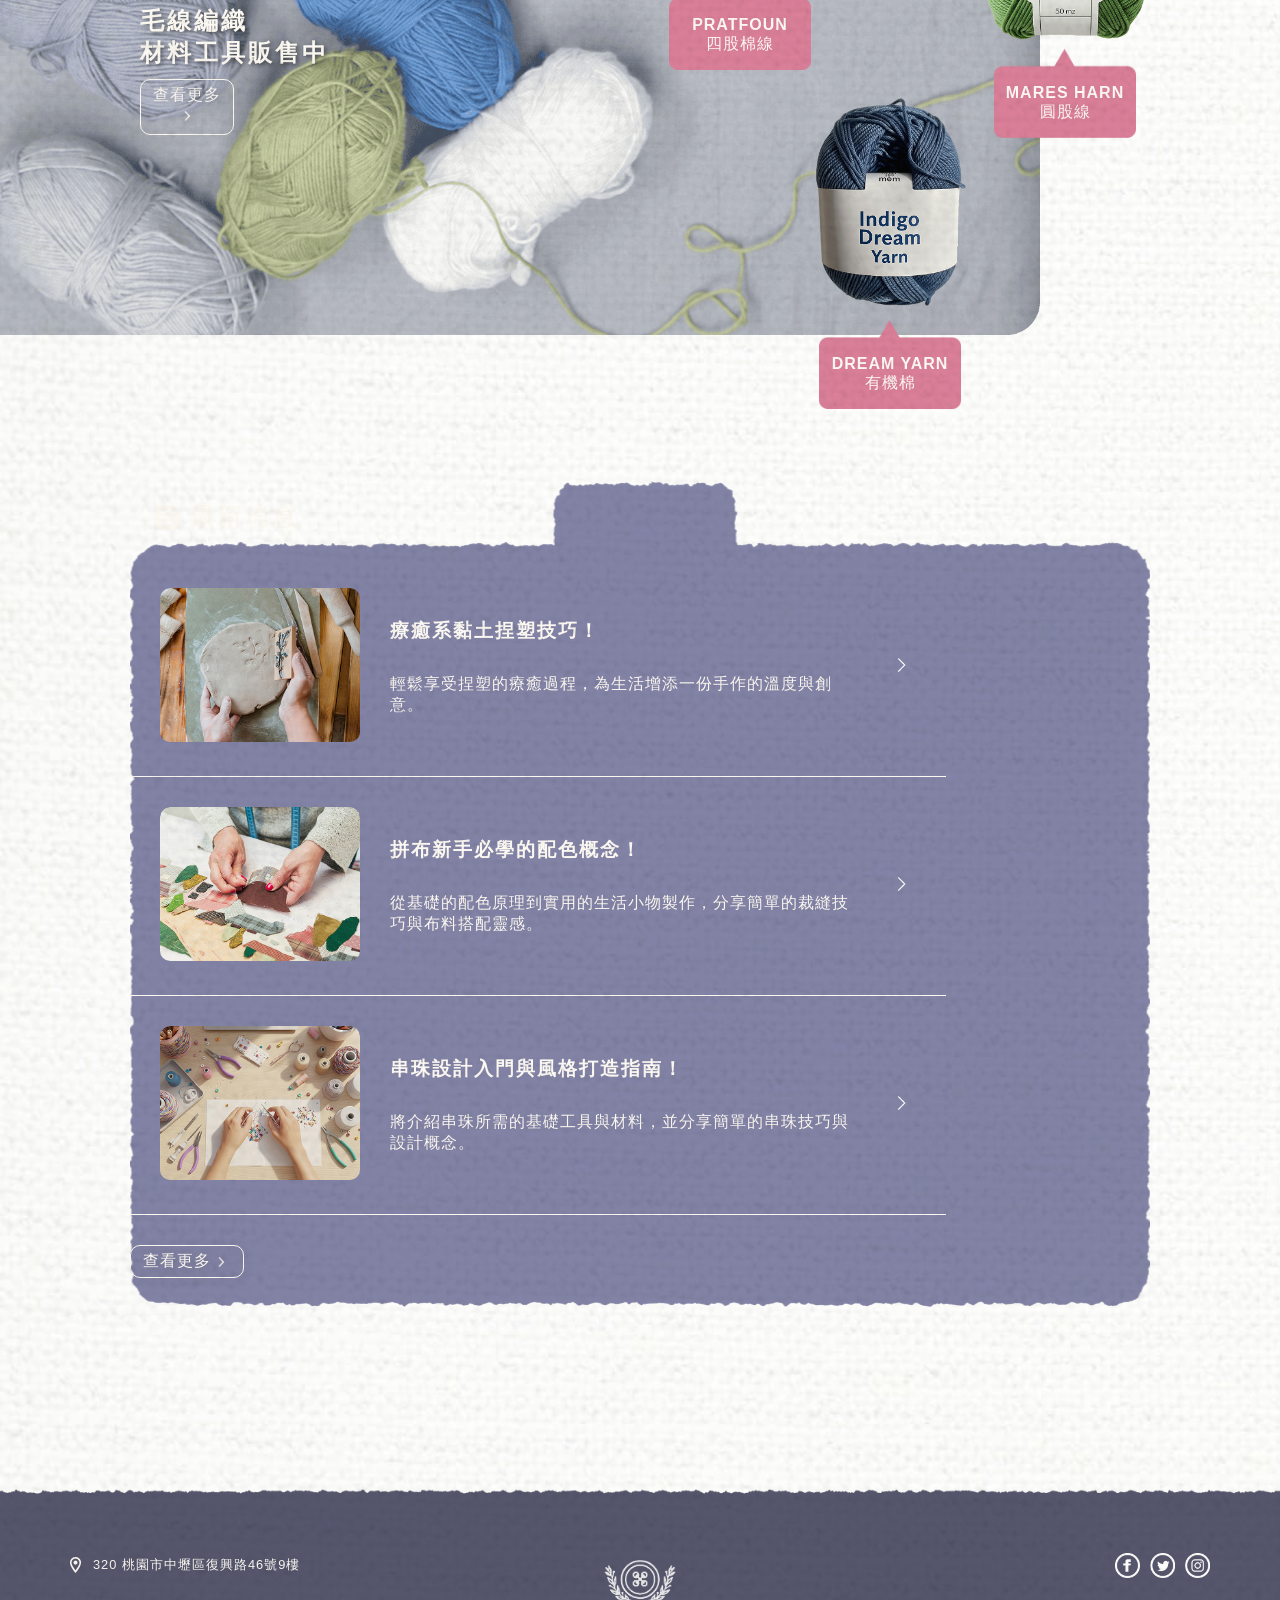
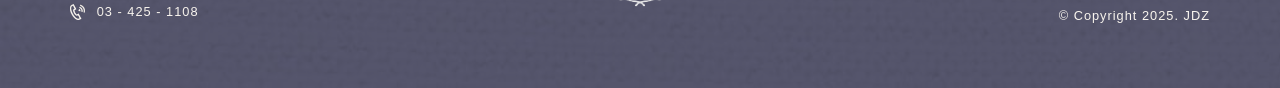
==== commit 408cbb93: "blue line none" ====
--- a/index.html
+++ b/index.html
@@ -98,12 +98,12 @@
     <div class="area2">
         <div class="area2-container">
             <h3>毛線編織<br>材料工具販售中</h3>
-            <a href="">
-                <button class="more-btn">
-                    <p>查看更多</p>
-                    <img class="btn-icon1" src="./icon/arrow_bold.png" alt="">
+            <button class="more-btn">
+                    <a href="">
+                        <p>查看更多</p>
+                        <img class="btn-icon1" src="./icon/arrow_bold.png" alt="">
+                    </a>
                 </button>
-            </a>
             <div class="yarn-group">
                 <div class="yarn1">
                         <img class="yarn1p" src="./picture/index_yarn01.png" alt="">
--- a/new.css
+++ b/new.css
@@ -101,6 +101,14 @@
 
         .user-icon img:hover{
             filter: brightness(0) saturate(100%) invert(91%) sepia(42%) saturate(528%) hue-rotate(1deg) brightness(96%) contrast(90%);
+        }
+
+        a{
+            text-decoration: none;
+        }
+
+        a, a:visited, a:hover, a:active {
+        text-decoration: none;
         }
 
 
@@ -216,6 +224,7 @@
             font-size: 0.8rem;
             letter-spacing: 1px;
             align-items: flex-start;
+            text-decoration: none;
         }
 
         .footer-logo {
@@ -535,6 +544,7 @@
             font-size: 1rem;
             letter-spacing: 1px;
             font-weight: 500;
+            text-decoration: none;
         }
 
         .more-btn:hover{
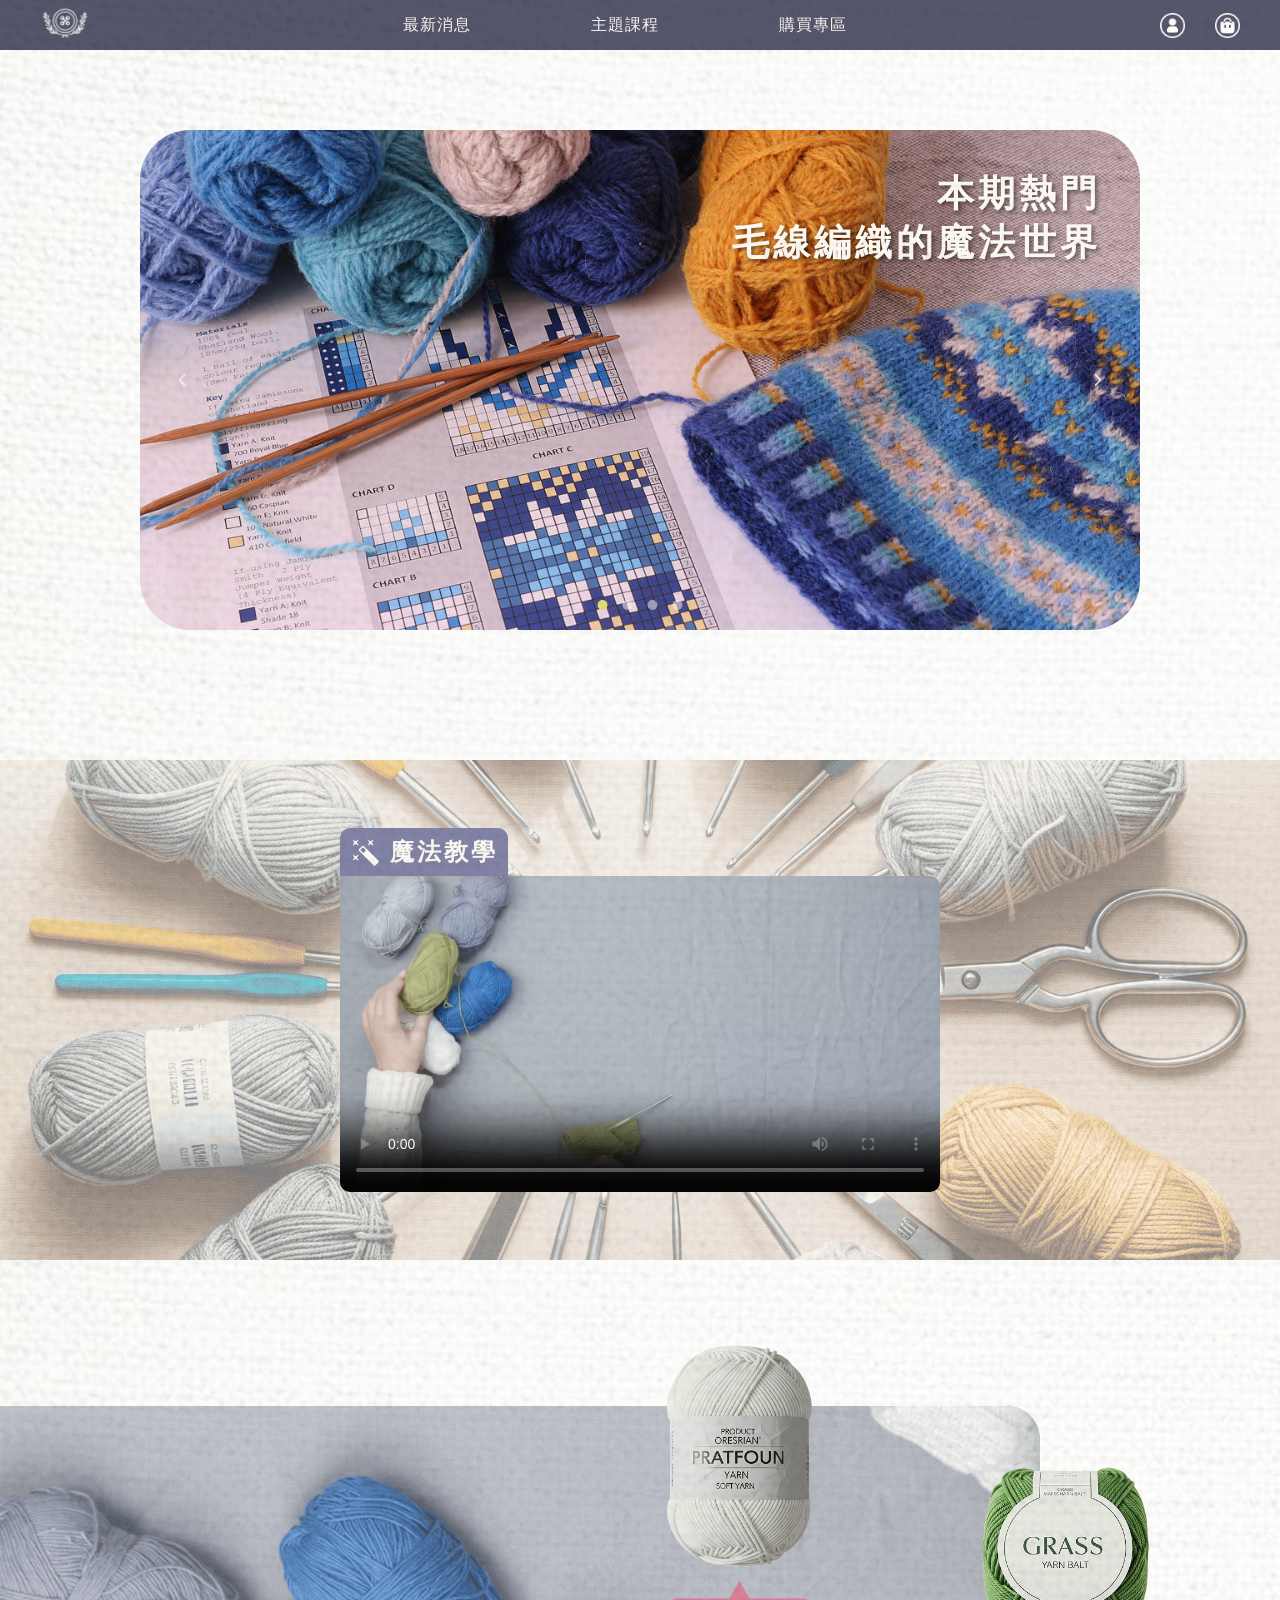
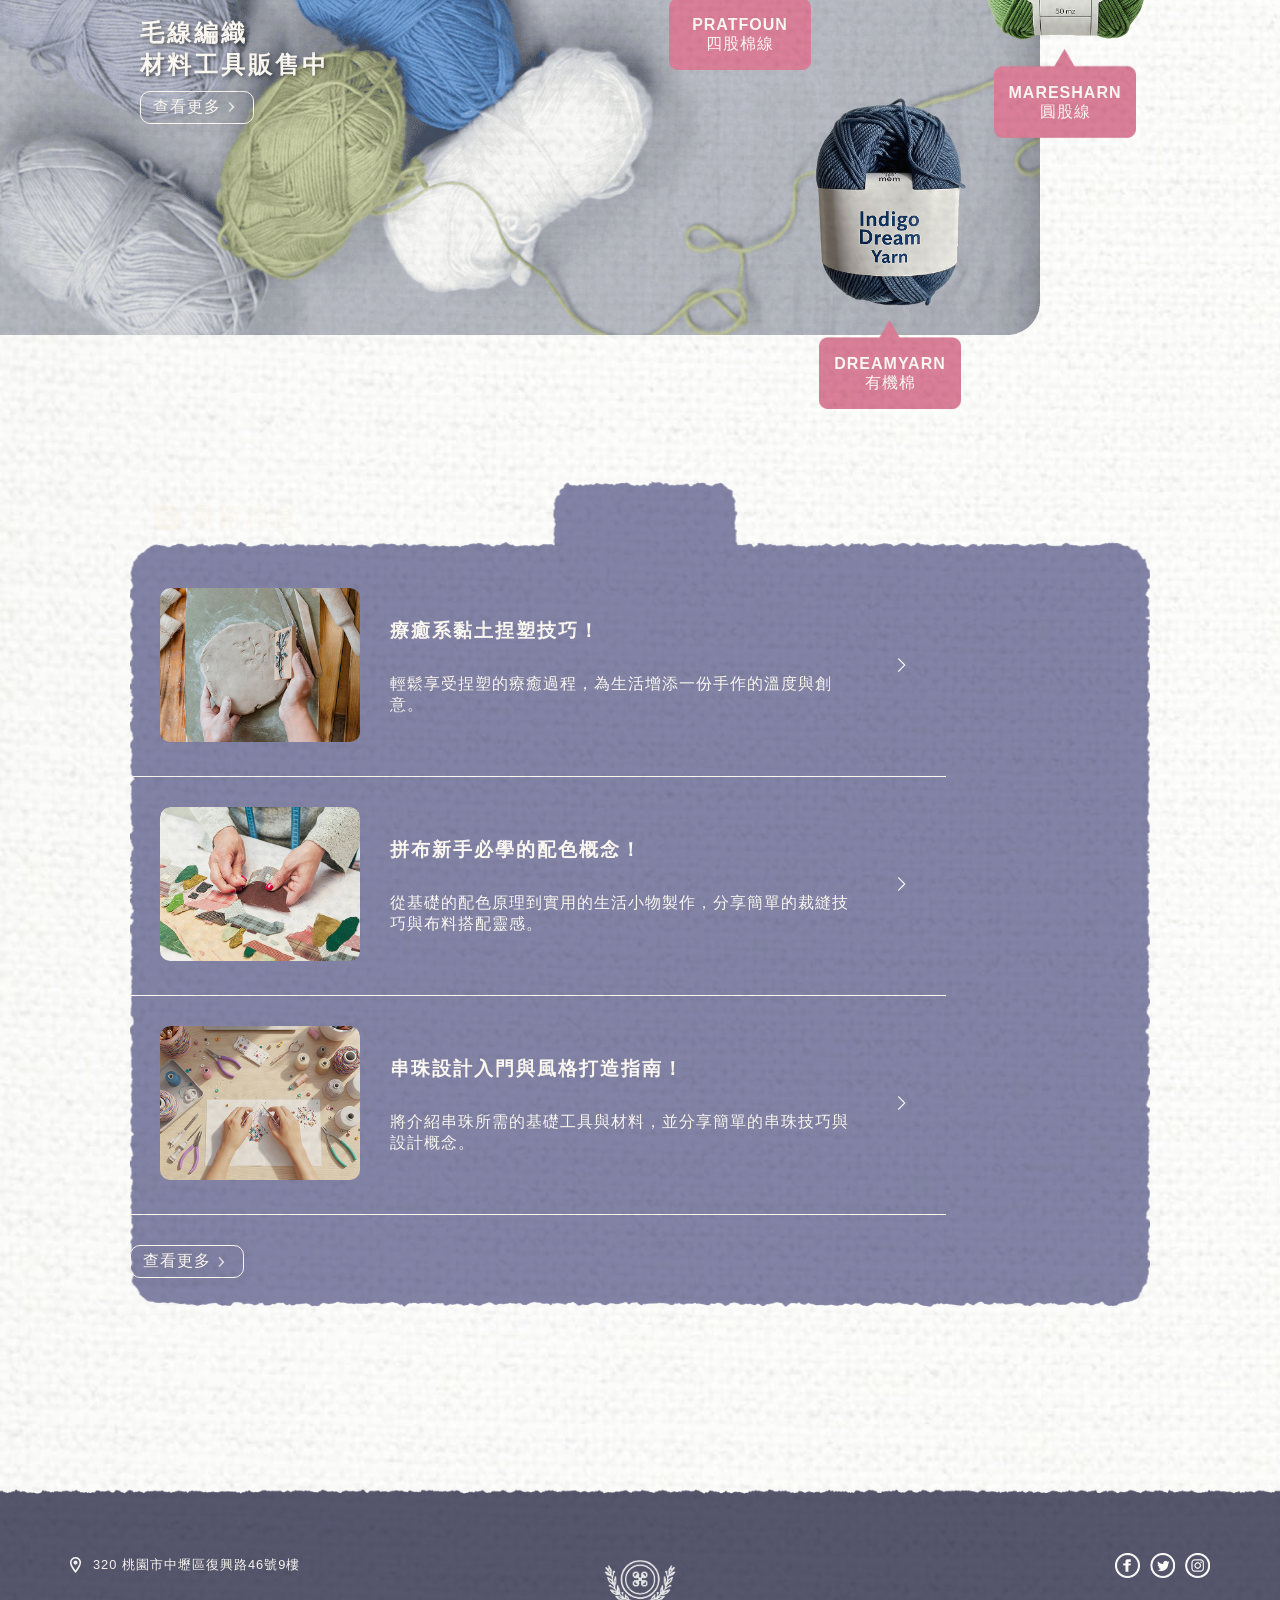
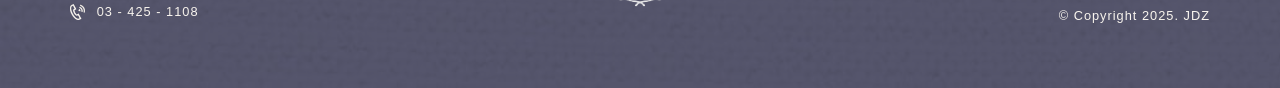
==== commit 81b60ada: "area2" ====
--- a/index.html
+++ b/index.html
@@ -3,6 +3,7 @@
 <head>
     <meta charset="UTF-8">
     <meta name="viewport" content="width=device-width, initial-scale=1.0">
+    <meta name="format-detection" content="telephone=no, address=no, email=no">
     <title>簡單做</title>
     <link rel="shortcut icon" href="favicon.ico" type="image/x-icon">
     <link rel="stylesheet" href="./new.css">
@@ -98,12 +99,12 @@
     <div class="area2">
         <div class="area2-container">
             <h3>毛線編織<br>材料工具販售中</h3>
-            <button class="more-btn">
-                    <a href="">
-                        <p>查看更多</p>
-                        <img class="btn-icon1" src="./icon/arrow_bold.png" alt="">
-                    </a>
+            <a href="">
+                <button class="more-btn">
+                    <p>查看更多</p>
+                    <img class="btn-icon1" src="./icon/arrow_bold.png" alt="">
                 </button>
+            </a>
             <div class="yarn-group">
                 <div class="yarn1">
                         <img class="yarn1p" src="./picture/index_yarn01.png" alt="">
@@ -116,14 +117,14 @@
                         <img class="yarn2p" src="./picture/index_yarn02.png" alt="">
                         <div class="yarntag">
                             <div class="tag-bg"></div>
-                            <p>MARES HARN<br>圓股線</p>
+                            <p>MARESHARN<br>圓股線</p>
                         </div>
                     </div>
                     <div class="yarn3">
                         <img class="yarn3p" src="./picture/index_yarn03.png" alt="">
                         <div class="yarntag">
                             <div class="tag-bg"></div>
-                            <p>DREAM YARN<br>有機棉</p>
+                            <p>DREAMYARN<br>有機棉</p>
                         </div>
                     </div>
             </div>
--- a/new.css
+++ b/new.css
@@ -108,7 +108,15 @@
         }
 
         a, a:visited, a:hover, a:active {
-        text-decoration: none;
+            text-decoration: none;
+        }
+
+        a[href^="tel"],
+        a[href^="mailto"],
+        a[href^="geo"] {
+            text-decoration: none;
+            color: inherit;
+            -webkit-text-decoration: none;
         }
 
 
@@ -410,7 +418,6 @@
             border: none;
             border-radius: 50%;
             color: #FFFBF7;
-            font-size: 20px;
             cursor: pointer;
             transition: all 0.3s ease;
             display: flex;
@@ -760,340 +767,21 @@
 /* ------ responsive ------ */
         /* 手機 */
         @media screen and (max-width: 480px){
-            /* Header 調整 */
-    .navbar {
-        background-size: 100vw 50px; /* 降低header高度 */
-        padding: 0 15px; /* 減少左右padding */
-    }
-
-    .nav-container {
-        height: 50px; /* 固定較小的高度 */
-        padding: 0 5px;
-    }
-
-    /* Logo 調整 */
-    .logo img {
-        width: 35px; /* 縮小logo */
-    }
-
-    /* 漢堡選單顯示 */
-    .hamburger {
-        display: flex;
-        z-index: 12;
-    }
-
-    .hamburger span {
-        width: 20px; /* 縮小漢堡線條 */
-        height: 2px;
-        margin: 2px 0;
-    }
-
-    /* 隱藏桌面版導航選單 */
-    .nav-menu {
-        position: fixed;
-        top: 50px; /* 配合較小的header高度 */
-        right: -100%;
-        width: 100%;
-        height: calc(100vh - 50px);
-        background: rgba(84, 84, 108, 0.95); /* 加入透明度 */
-        backdrop-filter: blur(10px); /* 背景模糊效果 */
-        flex-direction: column;
-        justify-content: flex-start;
-        align-items: center;
-        padding-top: 60px;
-        transition: right 0.3s ease;
-        gap: 20px; /* 縮小間距 */
-        z-index: 11;
-        overflow-y: auto; /* 防止內容溢出 */
-    }
-
-    .nav-menu.active {
-        right: 0;
-    }
-
-    /* 導航連結調整 */
-    .nav-link {
-        font-size: 16px;
-        padding: 12px 25px;
-        width: 70%;
-        text-align: center;
-        margin: 8px 0;
-        border-radius: 8px;
-        background: rgba(255, 251, 247, 0.1);
-        border: 1px solid rgba(255, 251, 247, 0.2);
-    }
-
-    .nav-link:hover {
-        background: rgba(224, 226, 109, 0.2);
-        transform: none;
-    }
-
-    .nav-link::after {
-        display: none; /* 移除底線效果 */
-    }
-
-    /* 用戶區域調整 */
-    .user-section {
-        position: fixed;
-        top: 200px; /* 調整位置 */
-        left: 50%;
-        transform: translateX(-50%);
-        opacity: 0;
-        transition: all 0.3s ease;
-        z-index: 12;
-        gap: 20px;
-    }
-
-    .nav-menu.active ~ .user-section {
-        opacity: 1;
-    }
-
-    .user-icon img {
-        width: 22px;
-        height: 22px;
-    }
-
-    /* 回到頂部按鈕調整 */
-    .backtotop {
-        right: 15px;
-        bottom: 15px;
-        width: 40px;
-        height: 40px;
-    }
-
-    /* Footer 調整 */
-    .footer-top {
-        background-size: 100vw 150px; /* 縮小footer背景 */
-    }
-
-    .footer-container {
-        height: 150px;
-        margin-top: 100px;
-        flex-direction: column;
-        gap: 15px;
-        text-align: center;
-        padding: 0 15px;
-    }
-
-    .footer-info, 
-    .footer-social {
-        flex: none;
-        align-items: center;
-    }
-
-    .footer-info {
-        gap: 15px;
-    }
-
-    .footer-item {
-        justify-content: center;
-        gap: 8px;
-    }
-
-    .footer-item img {
-        height: 14px;
-    }
-
-    .footer-item span {
-        font-size: 0.7rem;
-    }
-
-    .footer-logo img {
-        width: 60px;
-    }
-
-    .footer-social {
-        gap: 15px;
-    }
-
-    .footer-social p {
-        font-size: 0.7rem;
-    }
-
-    .footer-icons img {
-        width: 20px;
-        height: 20px;
-    }
-
-    /* 幻燈片調整 */
-    .slide-container {
-        margin: 60px auto 40px;
-        max-width: 95%;
-    }
-
-    .slider {
-        height: 250px;
-        border-radius: 25px;
-    }
-
-    .slide-content h2 {
-        right: -8vw;
-        font-size: 1rem;
-        letter-spacing: 1px;
-        line-height: 1.3;
-    }
-
-    .slide-content p {
-        top: 28vh;
-        left: 2vw;
-        padding: 3px 10px;
-        font-size: 0.7rem;
-        letter-spacing: 0.5px;
-    }
-
-    .nav-arrow {
-        width: 35px;
-        height: 35px;
-        font-size: 16px;
-    }
-
-    .nav-arrow img {
-        width: 18px;
-    }
-
-    .prev {
-        left: 10px;
-    }
-
-    .next {
-        right: 10px;
-    }
-
-    .dots-container {
-        bottom: 10px;
-        gap: 8px;
-    }
-
-    .dot {
-        width: 6px;
-        height: 6px;
-    }
-
-    /* Area1 視頻區域調整 */
-    .area1 {
-        height: 250px;
-        margin-top: 60px;
-    }
-
-    .titletag1 {
-        padding: 6px 8px;
-        border-radius: 8px 8px 0 0;
-    }
-
-    .title-icon {
-        width: 20px;
-    }
-
-    .titletag1 h3 {
-        font-size: 1rem;
-        letter-spacing: 2px;
-    }
-
-    .area1 video {
-        width: 90vw;
-        max-width: 350px;
-        border-radius: 0 8px 8px 8px;
-    }
-
-    /* Area2 毛線區域調整 */
-    .area2 {
-        height: auto;
-        min-height: 500px;
-        padding: 40px 20px;
-    }
-
-    .area2 h3 {
-        font-size: 1.2rem;
-        letter-spacing: 2px;
-        text-align: center;
-        margin-bottom: 20px;
-    }
-
-    .more-btn {
-        margin: 20px auto;
-        display: flex;
-        justify-content: center;
-    }
-
-    .yarn-group {
-        position: static;
-        transform: none;
-        flex-direction: column;
-        align-items: center;
-        gap: 30px;
-        margin-top: 30px;
-    }
-
-    .yarn1, .yarn2, .yarn3 {
-        position: static;
-        transform: none;
-        align-items: center;
-    }
-
-    .yarn1p, .yarn2p, .yarn3p {
-        width: 180px;
-    }
-
-    .yarntag {
-        width: 120px;
-        padding: 10px;
-    }
-
-    .yarntag p {
-        font-size: 0.8rem;
-        padding-top: 15px;
-    }
-
-    /* Area3 新聞區域調整 */
-    .news-list {
-        padding: 20px 15px;
-        background-size: contain;
-    }
-
-    .news-list .titletag1 {
-        padding-left: 15px;
-        margin-bottom: 20px;
-    }
-
-    .news-item {
-        flex-direction: column;
-        align-items: flex-start;
-        gap: 15px;
-        padding: 20px 15px;
-        width: 95%;
-    }
-
-    .img-wrapper {
-        width: 100%;
-        max-width: 300px;
-        align-self: center;
-    }
-
-    .news-item img {
-        width: 100%;
-    }
-
-    .news-text h3 {
-        font-size: 1rem;
-        letter-spacing: 1px;
-    }
-
-    .news-text p {
-        padding-top: 10px;
-        font-size: 0.9rem;
-        line-height: 1.5;
-    }
-
-    .arrow-button {
-        align-self: flex-end;
-    }
-
-    .arrow-button img {
-        width: 25px;
-    }
-        }
-
-        @media screen and (max-width: 768px) and (min-width: 481px) {
+            /* header */
+            .navbar {
+                background-size: 100vw 50px;
+                padding: 0 15px;
+            }
+
+            .nav-container {
+                height: 50px;
+                padding: 0 5px;
+            }
+
+            .logo img {
+                width: 40px;
+            }
+
             .hamburger {
                 display: flex;
             }
@@ -1121,6 +809,331 @@
 
             .nav-link {
                 top: 50px;
+                font-size: 1rem;
+                padding: 15px 30px;
+                width: 80%;
+                text-align: center;
+                margin: 10px 0;
+            }
+
+            .nav-link:hover {
+                transform: none;
+            }
+
+            .user-section {
+                position: fixed;
+                top: 120px;
+                left: 50%;
+                transform: translateX(-50%);
+                opacity: 0;
+                transition: all 0.3s ease;
+                z-index: 11;
+            }
+
+            .nav-menu.active ~ .user-section {
+                opacity: 1;
+            }
+
+            .backtotop {
+                right: 20px;
+                bottom: 20px;
+                width: 40px;
+                height: 40px;
+            }
+
+            /* footer */
+            .footer-top {
+                background-size: 100vw 180px;
+            }
+
+            .footer-container {
+                height: 180px;
+                margin-top: 100px;
+                flex-direction: column;
+                gap: 15px;
+                text-align: center;
+                padding: 0 15px;
+                position: relative;
+            }
+
+            .footer-info, 
+            .footer-social {
+                flex: none;
+                align-items: center;
+            }
+
+            .footer-info {
+                gap: 10px;
+                margin-top: 60px;
+            }
+
+            .footer-item {
+                justify-content: flex-start;
+                gap: 8px;
+            }
+
+            .footer-item img {
+                height: 14px;
+            }
+
+            .footer-item span {
+                font-size: 0.7rem;
+            }
+
+            .footer-logo img {
+                position: absolute;
+                top: 0;
+                left: 50%;
+                transform: translateX(-50%);
+                width: 50px;
+                padding-top: 5px;
+            }
+
+            .footer-social {
+                gap: 10px;
+                margin-top: -10px;
+                padding-bottom: 15px;
+            }
+
+            .footer-social p {
+                font-size: 0.7rem;
+            }
+
+            .footer-icons img {
+                width: 20px;
+                height: 20px;
+            }
+
+            /* slide */
+            .slide-container {
+                margin: 60px auto;
+                max-width: 90%;
+            }
+
+            .slider {
+                height: 250px;
+                border-radius: 25px;
+            }
+
+            .slide-content h2 {
+                top: 3vh;
+                right: 5vw;
+                font-size: 1.3rem;
+                letter-spacing: 2px;
+            }
+
+            .slide-content p {
+                top: 17vh;
+                left: 50%;
+                transform: translateX(-50%);
+                padding: 3px 10px;
+                font-size:0.8rem;
+                letter-spacing: 1px;
+            }
+
+            .dots-container {
+                bottom: 10px;
+                gap: 10px;
+            }
+
+            .dot {
+                width: 8px;
+                height: 8px;
+            }
+
+            .nav-arrow {
+                width: 40px;
+                height: 40px;
+            }
+
+            .nav-arrow img {
+                width: 20px;
+            }
+
+            .prev {
+                left: 10px;
+            }
+
+            .next {
+                right: 10px;
+            }
+    
+
+            /* area1 */
+            .area1 {
+                height: 250px;
+                margin-top: 60px;
+            }
+
+            .titletag1 {
+                gap: 8px;
+                border-radius: 8px 8px 0 0;
+                padding: 6px 8px;
+            }
+
+            .title-icon {
+                width: 20px;
+            }
+
+            .titletag1 h3 {
+                font-size: 1rem;
+                letter-spacing: 1px;
+            }
+
+            .area1 video {
+                width: 90vw;
+                max-width: 350px;
+                border-radius: 0 8px 8px 8px;
+            }
+
+            /* area2 */
+            .area2 {
+                height: 500px;
+                margin-top: -100px;
+            }
+
+            .area2-container{
+                max-width: 90%;
+            }
+
+        .area2 h3 {
+            font-size: 1rem;
+            letter-spacing: 1px;
+            position: absolute;
+            top: -70px;
+        }
+
+        .more-btn {
+            padding: 3px 5px;
+            margin-top: 10px;
+            border-radius: 8px;
+            position: absolute;
+            top: -30px;
+        }
+
+        .btn-icon1{
+            width: 13px;
+        }
+
+        .more-btn p{
+            padding-left: 5px;
+            font-size: 0.8rem;
+        }
+
+        .yarn-group {
+            transform: translate(3%, 10%);
+            flex-direction: row;
+        }
+
+        .yarn1{
+            right: 0;
+            transform: translateY(8%);
+            }
+
+            .yarn2{
+                right: 0;
+                transform: translateY(-10%);
+            }
+
+            .yarn3{
+                right: 0;
+                transform: translateY(8%);
+            }
+
+            .yarn1p, .yarn2p, .yarn3p {
+                width: 140px;
+            }
+
+            .yarntag {
+                width: 90px;
+                padding: 10px;
+            }
+            
+            .yarntag p {
+                font-size: 0.75rem;
+                font-weight: normal;
+                letter-spacing: 0.8px;
+                padding-top: 12px;
+                justify-self: center;
+            }
+
+    /* Area3 新聞區域調整 */
+    .news-list {
+        padding: 20px 15px;
+        background-size: contain;
+    }
+
+    .news-list .titletag1 {
+        padding-left: 15px;
+        margin-bottom: 20px;
+    }
+
+    .news-item {
+        flex-direction: column;
+        align-items: flex-start;
+        gap: 15px;
+        padding: 20px 15px;
+        width: 95%;
+    }
+
+    .img-wrapper {
+        width: 100%;
+        max-width: 300px;
+        align-self: center;
+    }
+
+    .news-item img {
+        width: 100%;
+    }
+
+    .news-text h3 {
+        font-size: 1rem;
+        letter-spacing: 1px;
+    }
+
+    .news-text p {
+        padding-top: 10px;
+        font-size: 0.9rem;
+        line-height: 1.5;
+    }
+
+    .arrow-button {
+        align-self: flex-end;
+    }
+
+    .arrow-button img {
+        width: 25px;
+    }
+        }
+
+        @media screen and (max-width: 768px) and (min-width: 481px) {
+            .hamburger {
+                display: flex;
+            }
+
+            .nav-menu {
+                position: fixed;
+                top: 40px;
+                right: -100%;
+                width: 100%;
+                height: calc(100vh - 40px);
+                background: #54546C;
+                opacity: 100%;
+                flex-direction: column;
+                justify-content: flex-start;
+                align-items: center;
+                padding-top: 100px;
+                transition: right 0.3s ease;
+                gap: 30px;
+                z-index: 10;
+            }
+
+            .nav-menu.active {
+                right: 0;
+            }
+
+            .nav-link {
+                top: 50px;
                 font-size: 18px;
                 padding: 15px 30px;
                 width: 80%;
@@ -1135,15 +1148,14 @@
             .user-section {
                 position: fixed;
                 top: 120px;
-                right: 42%;
-                transform: translateX(100px);
+                left: 50%;
+                transform: translateX(-50%);
                 opacity: 0;
                 transition: all 0.3s ease;
                 z-index: 11;
             }
 
             .nav-menu.active ~ .user-section {
-                transform: translateX(0);
                 opacity: 1;
             }
 
